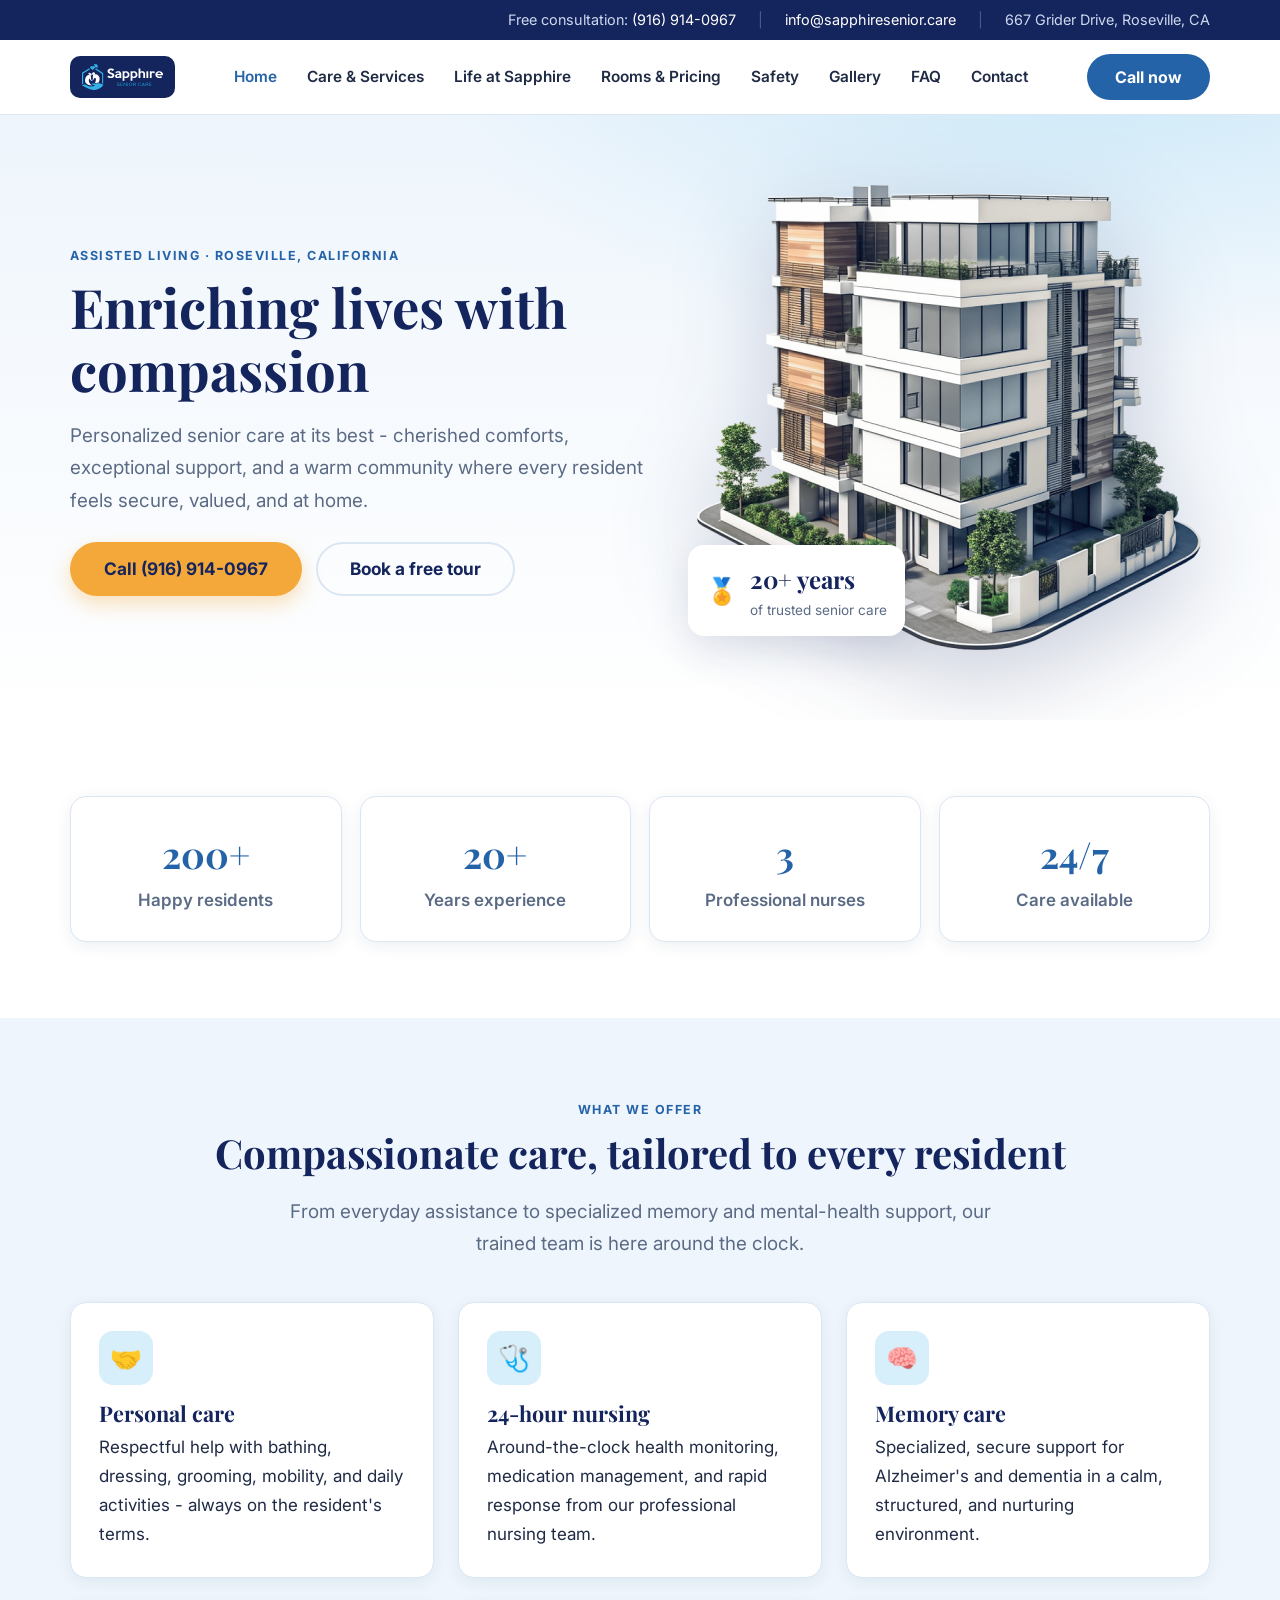
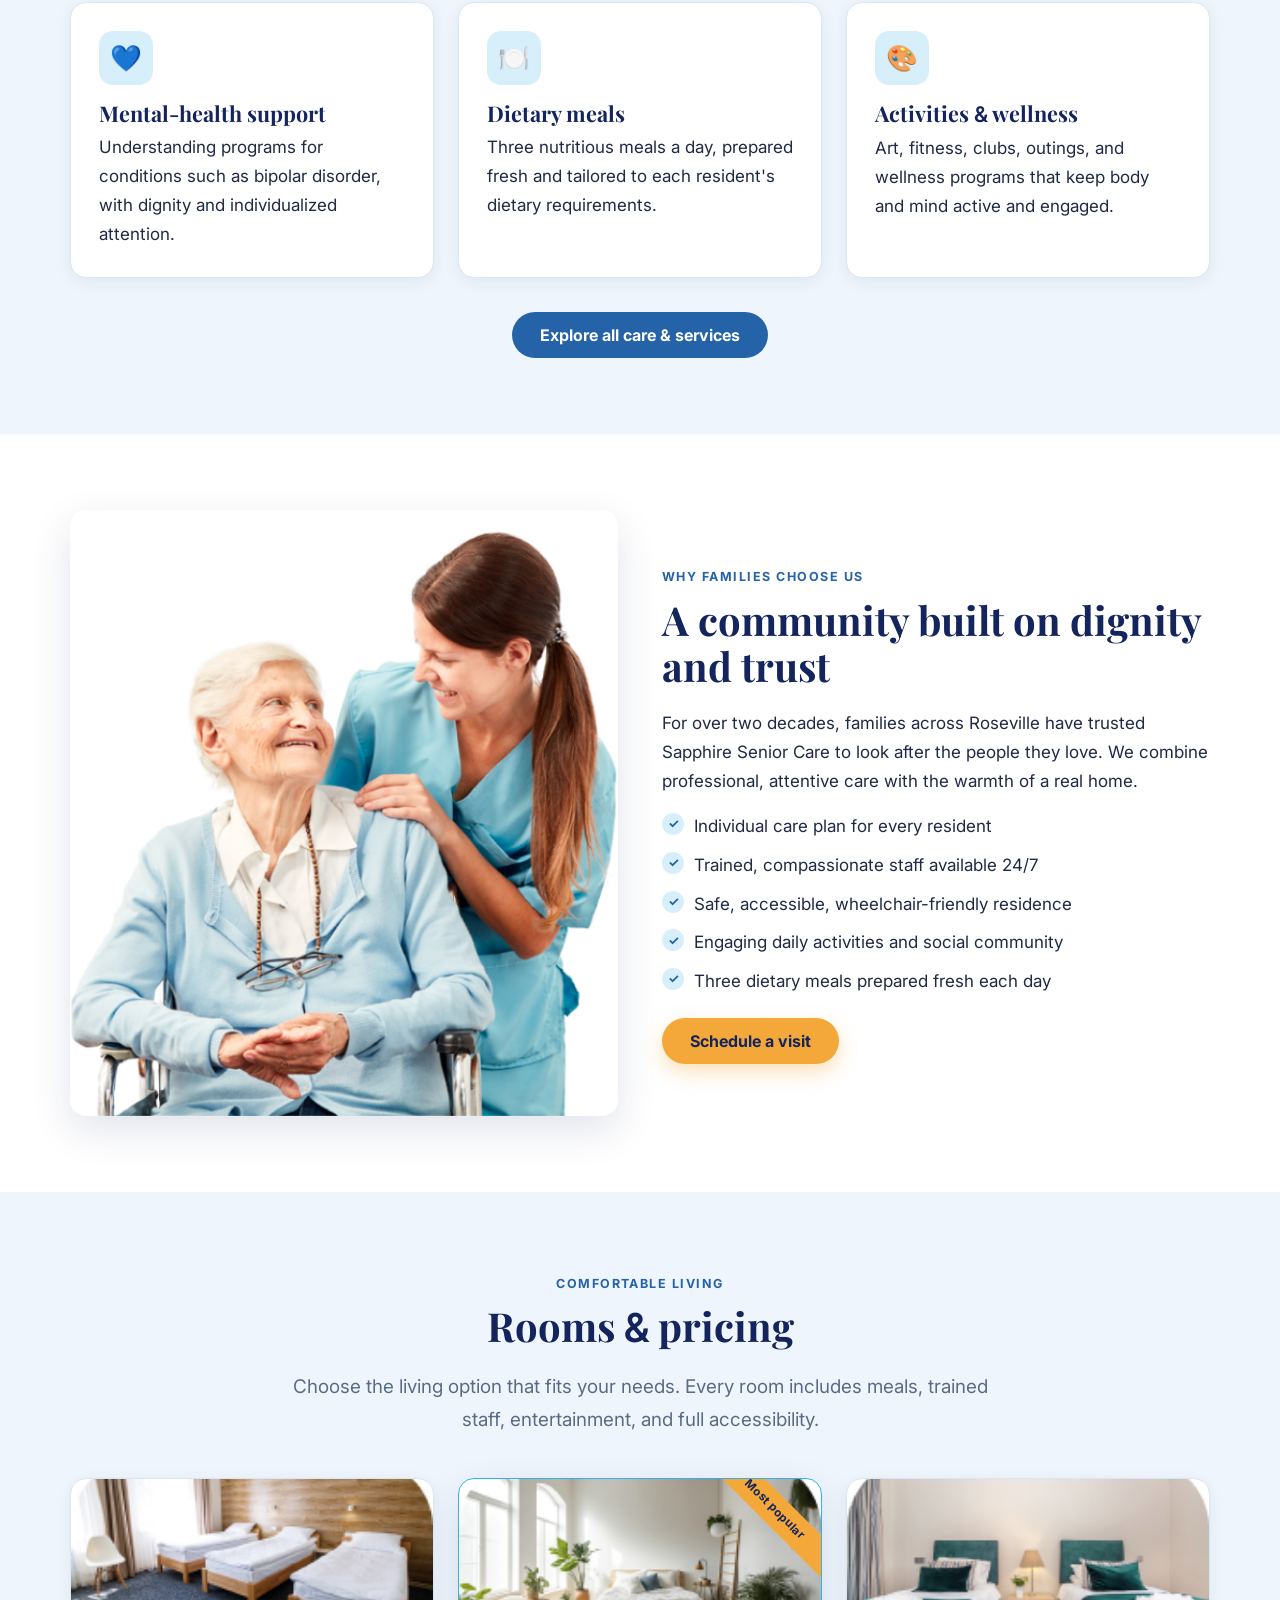
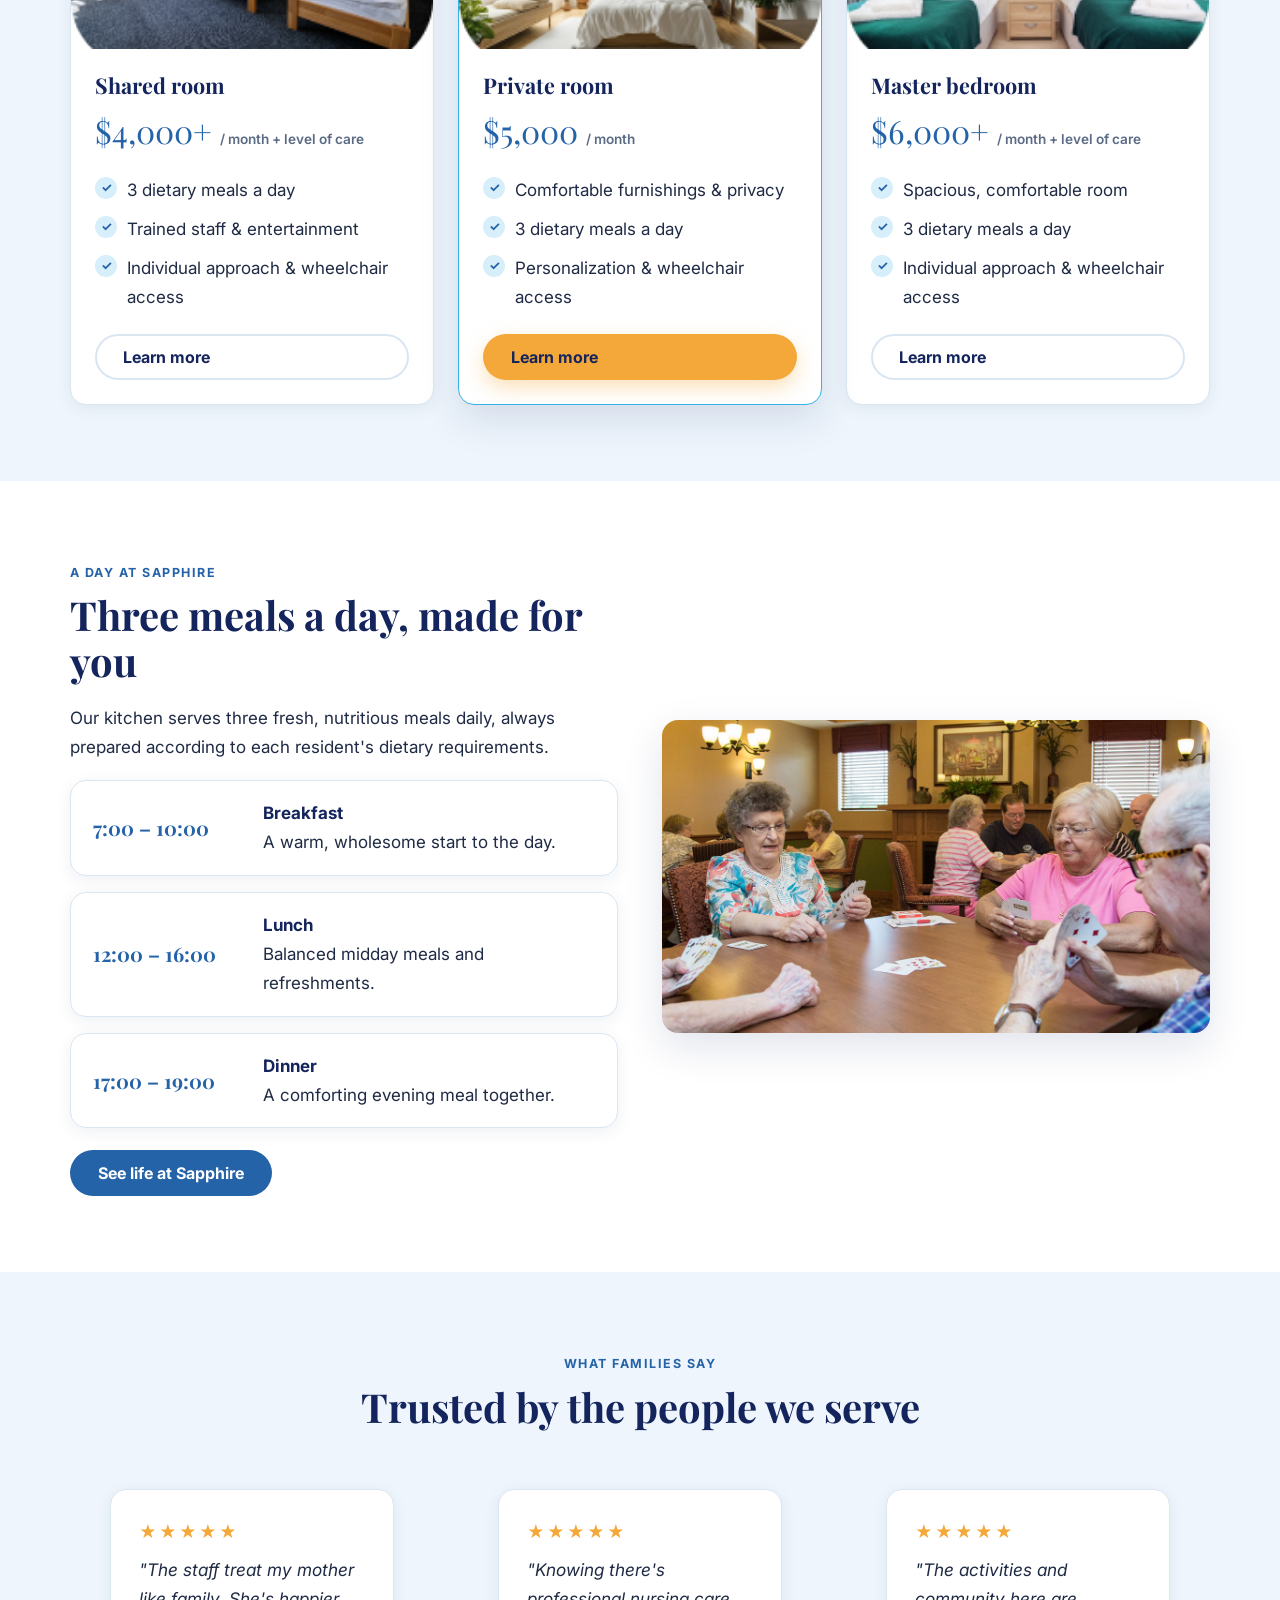
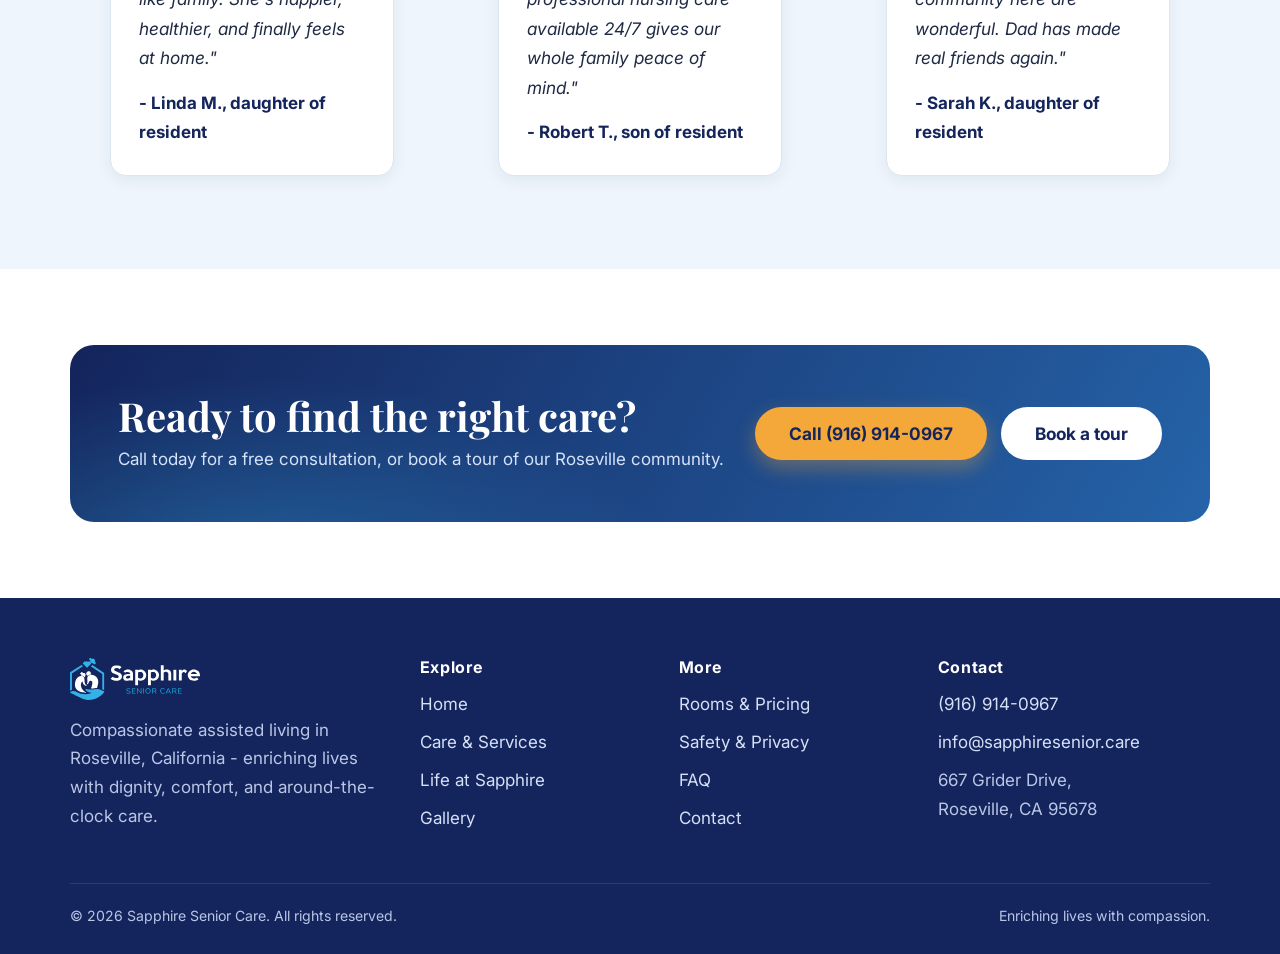
==== index.html @ b0f7800b "initial version" ====
<!DOCTYPE html>
<html lang="en">
<head>
  <meta charset="UTF-8">
  <meta name="viewport" content="width=device-width, initial-scale=1.0">
  <title>Sapphire Senior Care - Assisted Living in Roseville, CA</title>
  <meta name="description" content="Sapphire Senior Care is a compassionate assisted living community in Roseville, California offering personal care, 24-hour nursing, memory care, dietary meals, and engaging daily activities.">
  <link rel="icon" href="assets/logo.svg" type="image/svg+xml">
  <link rel="preconnect" href="https://fonts.googleapis.com">
  <link rel="preconnect" href="https://fonts.gstatic.com" crossorigin>
  <link href="https://fonts.googleapis.com/css2?family=Inter:wght@400;600;700&family=Playfair+Display:wght@600;700&display=swap" rel="stylesheet">
  <link rel="stylesheet" href="css/styles.css">
  <script type="application/ld+json">
  {
    "@context": "https://schema.org",
    "@type": "AssistedLiving",
    "name": "Sapphire Senior Care",
    "description": "Compassionate assisted living community in Roseville, California.",
    "telephone": "+1-916-914-0967",
    "url": "https://sapphiresenior.care/",
    "address": {
      "@type": "PostalAddress",
      "streetAddress": "667 Grider Drive",
      "addressLocality": "Roseville",
      "addressRegion": "CA",
      "postalCode": "95678",
      "addressCountry": "US"
    },
    "priceRange": "$4000-$6000+/month"
  }
  </script>
</head>
<body>
  <a class="skip-link" href="#main">Skip to content</a>

  <!-- ===== Top bar ===== -->
  <div class="topbar">
    <div class="container">
      <span>Free consultation: <a href="tel:+19169140967">(916)&nbsp;914-0967</a></span>
      <span class="sep">|</span>
      <span><a href="mailto:info@sapphiresenior.care">info@sapphiresenior.care</a></span>
      <span class="sep">|</span>
      <span>667 Grider Drive, Roseville, CA</span>
    </div>
  </div>

  <!-- ===== Header ===== -->
  <header class="header">
    <div class="container">
      <a class="brand" href="index.html" aria-label="Sapphire Senior Care - home">
        <span class="brand__logo"><img src="assets/logo.svg" alt="Sapphire Senior Care" width="109" height="35"></span>
      </a>
      <nav class="nav" id="primary-nav" aria-label="Primary">
        <a href="index.html" aria-current="page">Home</a>
        <a href="care.html">Care &amp; Services</a>
        <a href="life.html">Life at Sapphire</a>
        <a href="rooms.html">Rooms &amp; Pricing</a>
        <a href="safety.html">Safety</a>
        <a href="gallery.html">Gallery</a>
        <a href="faq.html">FAQ</a>
        <a href="contact.html">Contact</a>
      </nav>
      <div class="header__cta">
        <a class="btn btn--blue" href="tel:+19169140967">Call now</a>
        <button class="nav-toggle" aria-label="Open menu" aria-controls="primary-nav" aria-expanded="false">☰</button>
      </div>
    </div>
  </header>

  <main id="main">
    <!-- ===== Hero ===== -->
    <section class="hero">
      <div class="container">
        <div class="hero__text">
          <span class="eyebrow">Assisted Living · Roseville, California</span>
          <h1>Enriching lives with compassion</h1>
          <p class="lead">Personalized senior care at its best - cherished comforts, exceptional support, and a warm community where every resident feels secure, valued, and at home.</p>
          <div class="btn-row">
            <a class="btn btn--primary btn--lg" href="tel:+19169140967">Call (916) 914-0967</a>
            <a class="btn btn--ghost btn--lg" href="contact.html">Book a free tour</a>
          </div>
        </div>
        <div class="hero__media">
          <img src="assets/building.png" alt="Modern Sapphire Senior Care residence building" width="504" height="461">
          <div class="hero__badge">
            <span class="ico">🏅</span>
            <span><strong>20+ years</strong>of trusted senior care</span>
          </div>
        </div>
      </div>
    </section>

    <!-- ===== Stats ===== -->
    <section class="section">
      <div class="container">
        <div class="stats reveal">
          <div class="stat"><strong>200+</strong><span>Happy residents</span></div>
          <div class="stat"><strong>20+</strong><span>Years experience</span></div>
          <div class="stat"><strong>3</strong><span>Professional nurses</span></div>
          <div class="stat"><strong>24/7</strong><span>Care available</span></div>
        </div>
      </div>
    </section>

    <!-- ===== Services ===== -->
    <section class="section section--alt">
      <div class="container">
        <div class="center reveal">
          <span class="eyebrow">What we offer</span>
          <h2>Compassionate care, tailored to every resident</h2>
          <p class="lead">From everyday assistance to specialized memory and mental-health support, our trained team is here around the clock.</p>
        </div>
        <div class="grid grid--3 reveal" style="margin-top:42px;">
          <article class="card">
            <div class="card__icon">🤝</div>
            <h3>Personal care</h3>
            <p>Respectful help with bathing, dressing, grooming, mobility, and daily activities - always on the resident's terms.</p>
          </article>
          <article class="card">
            <div class="card__icon">🩺</div>
            <h3>24-hour nursing</h3>
            <p>Around-the-clock health monitoring, medication management, and rapid response from our professional nursing team.</p>
          </article>
          <article class="card">
            <div class="card__icon">🧠</div>
            <h3>Memory care</h3>
            <p>Specialized, secure support for Alzheimer's and dementia in a calm, structured, and nurturing environment.</p>
          </article>
          <article class="card">
            <div class="card__icon">💙</div>
            <h3>Mental-health support</h3>
            <p>Understanding programs for conditions such as bipolar disorder, with dignity and individualized attention.</p>
          </article>
          <article class="card">
            <div class="card__icon">🍽️</div>
            <h3>Dietary meals</h3>
            <p>Three nutritious meals a day, prepared fresh and tailored to each resident's dietary requirements.</p>
          </article>
          <article class="card">
            <div class="card__icon">🎨</div>
            <h3>Activities <span class="amp">&amp;</span> wellness</h3>
            <p>Art, fitness, clubs, outings, and wellness programs that keep body and mind active and engaged.</p>
          </article>
        </div>
        <div class="center" style="margin-top:34px;">
          <a class="btn btn--blue" href="care.html">Explore all care &amp; services</a>
        </div>
      </div>
    </section>

    <!-- ===== Why choose ===== -->
    <section class="section">
      <div class="container">
        <div class="feature reveal">
          <div class="feature__media"><img src="assets/gallery-3.png" alt="A smiling nurse caring for a senior resident"></div>
          <div>
            <span class="eyebrow">Why families choose us</span>
            <h2>A community built on dignity and trust</h2>
            <p>For over two decades, families across Roseville have trusted Sapphire Senior Care to look after the people they love. We combine professional, attentive care with the warmth of a real home.</p>
            <ul class="checklist">
              <li>Individual care plan for every resident</li>
              <li>Trained, compassionate staff available 24/7</li>
              <li>Safe, accessible, wheelchair-friendly residence</li>
              <li>Engaging daily activities and social community</li>
              <li>Three dietary meals prepared fresh each day</li>
            </ul>
            <div class="btn-row" style="margin-top:22px;">
              <a class="btn btn--primary" href="contact.html">Schedule a visit</a>
            </div>
          </div>
        </div>
      </div>
    </section>

    <!-- ===== Rooms snapshot ===== -->
    <section class="section section--alt">
      <div class="container">
        <div class="center reveal">
          <span class="eyebrow">Comfortable living</span>
          <h2>Rooms <span class="amp">&amp;</span> pricing</h2>
          <p class="lead">Choose the living option that fits your needs. Every room includes meals, trained staff, entertainment, and full accessibility.</p>
        </div>
        <div class="pricing reveal" style="margin-top:42px;">
          <div class="price-card">
            <div class="price-card__img"><img src="assets/room-shared.png" alt="Shared bedroom with three beds" loading="lazy"></div>
            <div class="price-card__body">
              <h3>Shared room</h3>
              <div class="price">$4,000+ <small>/ month + level of care</small></div>
              <ul class="checklist">
                <li>3 dietary meals a day</li>
                <li>Trained staff &amp; entertainment</li>
                <li>Individual approach &amp; wheelchair access</li>
              </ul>
              <a class="btn btn--ghost" href="rooms.html">Learn more</a>
            </div>
          </div>
          <div class="price-card is-featured">
            <div class="price-card__img"><img src="assets/room-private.png" alt="Bright private bedroom" loading="lazy"></div>
            <div class="price-card__body">
              <h3>Private room</h3>
              <div class="price">$5,000 <small>/ month</small></div>
              <ul class="checklist">
                <li>Comfortable furnishings &amp; privacy</li>
                <li>3 dietary meals a day</li>
                <li>Personalization &amp; wheelchair access</li>
              </ul>
              <a class="btn btn--primary" href="rooms.html">Learn more</a>
            </div>
          </div>
          <div class="price-card">
            <div class="price-card__img"><img src="assets/room-master.png" alt="Spacious master bedroom" loading="lazy"></div>
            <div class="price-card__body">
              <h3>Master bedroom</h3>
              <div class="price">$6,000+ <small>/ month + level of care</small></div>
              <ul class="checklist">
                <li>Spacious, comfortable room</li>
                <li>3 dietary meals a day</li>
                <li>Individual approach &amp; wheelchair access</li>
              </ul>
              <a class="btn btn--ghost" href="rooms.html">Learn more</a>
            </div>
          </div>
        </div>
      </div>
    </section>

    <!-- ===== Daily schedule ===== -->
    <section class="section">
      <div class="container">
        <div class="feature feature--flip reveal">
          <div class="feature__media"><img src="assets/gallery-1.png" alt="Residents enjoying a card game together"></div>
          <div>
            <span class="eyebrow">A day at Sapphire</span>
            <h2>Three meals a day, made for you</h2>
            <p>Our kitchen serves three fresh, nutritious meals daily, always prepared according to each resident's dietary requirements.</p>
            <div class="schedule" style="margin-top:18px;">
              <div class="sched-row"><span class="time">7:00 – 10:00</span><span class="meal"><strong>Breakfast</strong>A warm, wholesome start to the day.</span></div>
              <div class="sched-row"><span class="time">12:00 – 16:00</span><span class="meal"><strong>Lunch</strong>Balanced midday meals and refreshments.</span></div>
              <div class="sched-row"><span class="time">17:00 – 19:00</span><span class="meal"><strong>Dinner</strong>A comforting evening meal together.</span></div>
            </div>
            <div class="btn-row" style="margin-top:22px;">
              <a class="btn btn--blue" href="life.html">See life at Sapphire</a>
            </div>
          </div>
        </div>
      </div>
    </section>

    <!-- ===== Testimonials ===== -->
    <section class="section section--alt">
      <div class="container">
        <div class="center reveal">
          <span class="eyebrow">What families say</span>
          <h2>Trusted by the people we serve</h2>
        </div>
        <div class="grid grid--3 reveal" style="margin-top:42px;">
          <figure class="quote">
            <div class="stars" aria-label="5 out of 5 stars">★★★★★</div>
            <p>"The staff treat my mother like family. She's happier, healthier, and finally feels at home."</p>
            <figcaption class="who">- Linda M., daughter of resident</figcaption>
          </figure>
          <figure class="quote">
            <div class="stars" aria-label="5 out of 5 stars">★★★★★</div>
            <p>"Knowing there's professional nursing care available 24/7 gives our whole family peace of mind."</p>
            <figcaption class="who">- Robert T., son of resident</figcaption>
          </figure>
          <figure class="quote">
            <div class="stars" aria-label="5 out of 5 stars">★★★★★</div>
            <p>"The activities and community here are wonderful. Dad has made real friends again."</p>
            <figcaption class="who">- Sarah K., daughter of resident</figcaption>
          </figure>
        </div>
      </div>
    </section>

    <!-- ===== CTA ===== -->
    <section class="section">
      <div class="container">
        <div class="cta-strip reveal">
          <div>
            <h2>Ready to find the right care?</h2>
            <p>Call today for a free consultation, or book a tour of our Roseville community.</p>
          </div>
          <div class="btn-row">
            <a class="btn btn--primary btn--lg" href="tel:+19169140967">Call (916) 914-0967</a>
            <a class="btn btn--white btn--lg" href="contact.html">Book a tour</a>
          </div>
        </div>
      </div>
    </section>
  </main>

  <!-- ===== Footer ===== -->
  <footer class="footer">
    <div class="container">
      <div class="footer__grid">
        <div class="footer__brand">
          <img src="assets/logo.svg" alt="Sapphire Senior Care" width="130" height="42" style="margin-bottom:16px;">
          <p>Compassionate assisted living in Roseville, California - enriching lives with dignity, comfort, and around-the-clock care.</p>
        </div>
        <div>
          <h4>Explore</h4>
          <ul>
            <li><a href="index.html">Home</a></li>
            <li><a href="care.html">Care &amp; Services</a></li>
            <li><a href="life.html">Life at Sapphire</a></li>
            <li><a href="gallery.html">Gallery</a></li>
          </ul>
        </div>
        <div>
          <h4>More</h4>
          <ul>
            <li><a href="rooms.html">Rooms &amp; Pricing</a></li>
            <li><a href="safety.html">Safety &amp; Privacy</a></li>
            <li><a href="faq.html">FAQ</a></li>
            <li><a href="contact.html">Contact</a></li>
          </ul>
        </div>
        <div>
          <h4>Contact</h4>
          <ul>
            <li><a href="tel:+19169140967">(916) 914-0967</a></li>
            <li><a href="mailto:info@sapphiresenior.care">info@sapphiresenior.care</a></li>
            <li>667 Grider Drive,<br>Roseville, CA 95678</li>
          </ul>
        </div>
      </div>
      <div class="footer__bottom">
        <span>© <span id="year"></span> Sapphire Senior Care. All rights reserved.</span>
        <span>Enriching lives with compassion.</span>
      </div>
    </div>
  </footer>

  <script src="js/main.js"></script>
</body>
</html>
---- css/styles.css ----
/* ============================================================
   Sapphire Senior Care — stylesheet
   Design tokens + components. Hand-written, framework-free.
   ============================================================ */

/* ---------- Design tokens ---------- */
:root {
  --navy: #14245c;
  --navy-700: #1c2f6e;
  --blue: #2563a8;
  --cyan: #34b2e7;
  --cyan-soft: #d7eefb;
  --bg-light: #eef5fc;
  --bg-softer: #f6fafe;
  --gold: #f4a83a;
  --gold-dark: #e0942a;
  --text: #1f2a44;
  --muted: #5b6b85;
  --white: #ffffff;
  --line: #dbe6f3;

  --maxw: 1180px;
  --radius: 16px;
  --radius-sm: 10px;
  --shadow-sm: 0 4px 16px rgba(20, 36, 92, 0.07);
  --shadow-md: 0 14px 40px rgba(20, 36, 92, 0.12);

  --font-head: "Playfair Display", Georgia, "Times New Roman", serif;
  --font-body: "Inter", system-ui, -apple-system, "Segoe UI", Roboto, sans-serif;
}

/* ---------- Reset / base ---------- */
*, *::before, *::after { box-sizing: border-box; }

html { scroll-behavior: smooth; -webkit-text-size-adjust: 100%; }

body {
  margin: 0;
  font-family: var(--font-body);
  font-size: 1.0625rem;        /* 17px base — readable for seniors */
  line-height: 1.7;
  color: var(--text);
  background: var(--white);
}

img { max-width: 100%; height: auto; display: block; }

h1, h2, h3, h4 {
  font-family: var(--font-head);
  color: var(--navy);
  line-height: 1.15;
  margin: 0 0 .5em;
  font-weight: 700;
}
h1 { font-size: clamp(2.1rem, 5vw, 3.4rem); }
h2 { font-size: clamp(1.7rem, 3.6vw, 2.5rem); }
h3 { font-size: 1.35rem; }

p { margin: 0 0 1rem; }

/* Use the clean sans ampersand inside serif headings (Playfair's & is ornate) */
h1 .amp, h2 .amp, h3 .amp, h4 .amp {
  font-family: var(--font-body);
  font-weight: 600;
  font-style: normal;
}

a { color: var(--blue); text-decoration: none; }
a:hover { text-decoration: underline; }

.container { width: 100%; max-width: var(--maxw); margin: 0 auto; padding: 0 20px; }

.section { padding: 76px 0; }
.section--alt { background: var(--bg-light); }
.section--navy { background: var(--navy); color: #dfe7f6; }
.section--navy h2, .section--navy h3 { color: var(--white); }

.center { text-align: center; }
.lead { font-size: 1.18rem; color: var(--muted); max-width: 720px; }
.center .lead { margin-left: auto; margin-right: auto; }

.eyebrow {
  display: inline-block;
  font-family: var(--font-body);
  font-weight: 700;
  letter-spacing: .12em;
  text-transform: uppercase;
  font-size: .78rem;
  color: var(--blue);
  margin-bottom: .6rem;
}
.section--navy .eyebrow { color: var(--cyan); }

/* ---------- Accessibility helpers ---------- */
.skip-link {
  position: absolute; left: -999px; top: 0; z-index: 1000;
  background: var(--gold); color: var(--navy); padding: 10px 16px;
  border-radius: 0 0 8px 0; font-weight: 700;
}
.skip-link:focus { left: 0; }

:focus-visible { outline: 3px solid var(--gold); outline-offset: 2px; }

/* ---------- Buttons ---------- */
.btn {
  display: inline-flex; align-items: center; gap: .5em;
  font-weight: 700; font-size: 1rem;
  padding: 13px 26px; border-radius: 999px;
  border: 2px solid transparent; cursor: pointer;
  transition: transform .15s ease, background .15s ease, box-shadow .15s ease;
  text-decoration: none; line-height: 1;
}
.btn:hover { text-decoration: none; transform: translateY(-2px); }
.btn--primary { background: var(--gold); color: var(--navy); box-shadow: 0 8px 20px rgba(244,168,58,.35); }
.btn--primary:hover { background: var(--gold-dark); }
.btn--blue { background: var(--blue); color: #fff; }
.btn--blue:hover { background: var(--navy); }
.btn--ghost { background: transparent; color: var(--navy); border-color: var(--line); }
.btn--ghost:hover { border-color: var(--blue); color: var(--blue); }
.btn--white { background: #fff; color: var(--navy); }
.btn--lg { padding: 16px 32px; font-size: 1.08rem; }

.btn-row { display: flex; flex-wrap: wrap; gap: 14px; }
.center .btn-row { justify-content: center; }

/* ============================================================
   Header
   ============================================================ */
.topbar {
  background: var(--navy);
  color: #cdd9f0;
  font-size: .9rem;
}
.topbar .container {
  display: flex; flex-wrap: wrap; gap: 6px 22px;
  align-items: center; justify-content: flex-end;
  padding-top: 8px; padding-bottom: 8px;
}
.topbar a { color: #fff; }
.topbar .sep { color: #4a5d92; }

.header {
  position: sticky; top: 0; z-index: 100;
  background: rgba(255,255,255,.96);
  backdrop-filter: blur(8px);
  border-bottom: 1px solid var(--line);
}
.header .container {
  display: flex; align-items: center; justify-content: space-between;
  gap: 16px; padding-top: 14px; padding-bottom: 14px;
}
.brand { display: flex; align-items: center; gap: 12px; }
.brand__logo { background: var(--navy); padding: 8px 12px; border-radius: 10px; }
.brand__logo svg, .brand__logo img { height: 26px; width: auto; display: block; }
.brand__name { font-family: var(--font-head); font-weight: 700; color: var(--navy); font-size: 1.25rem; line-height: 1; }
.brand__name span { display: block; font-family: var(--font-body); font-size: .62rem; letter-spacing: .22em; color: var(--blue); font-weight: 700; margin-top: 3px; }

.nav { display: flex; align-items: center; gap: 4px; }
.nav a {
  color: var(--text); font-weight: 600; font-size: .96rem;
  padding: 9px 13px; border-radius: 8px;
}
.nav a:hover { background: var(--bg-light); text-decoration: none; color: var(--navy); }
.nav a[aria-current="page"] { color: var(--blue); }

.header__cta { display: flex; align-items: center; gap: 12px; }

.nav-toggle {
  display: none; background: var(--navy); color: #fff; border: none;
  width: 46px; height: 42px; border-radius: 10px; cursor: pointer;
  font-size: 1.3rem; align-items: center; justify-content: center;
}

@media (max-width: 940px) {
  .nav-toggle { display: inline-flex; }
  .nav {
    position: absolute; top: 100%; left: 0; right: 0;
    flex-direction: column; align-items: stretch; gap: 2px;
    background: #fff; border-bottom: 1px solid var(--line);
    padding: 12px 20px 18px; box-shadow: var(--shadow-md);
    display: none;
  }
  .nav.is-open { display: flex; }
  .nav a { padding: 12px 10px; border-radius: 8px; }
  .header__cta .btn--blue { display: none; }
}

/* ============================================================
   Hero
   ============================================================ */
.hero {
  background:
    radial-gradient(1100px 500px at 85% -10%, rgba(52,178,231,.18), transparent 60%),
    linear-gradient(180deg, var(--bg-light), #fff);
  overflow: hidden;
}
.hero .container {
  display: grid; grid-template-columns: 1.05fr .95fr; gap: 40px;
  align-items: center; padding-top: 70px; padding-bottom: 70px;
}
.hero__text h1 { margin-bottom: .35em; }
.hero__text .lead { margin-bottom: 1.6rem; }
.hero__media { position: relative; }
.hero__media img { filter: drop-shadow(0 30px 50px rgba(20,36,92,.22)); margin: 0 auto; }
.hero__badge {
  position: absolute; bottom: 14px; left: 0;
  background: #fff; border-radius: var(--radius); box-shadow: var(--shadow-md);
  padding: 14px 18px; display: flex; align-items: center; gap: 12px;
}
.hero__badge strong { font-family: var(--font-head); font-size: 1.5rem; color: var(--navy); display: block; }
.hero__badge span { font-size: .85rem; color: var(--muted); }
.hero__badge .ico { font-size: 1.6rem; }

@media (max-width: 860px) {
  .hero .container { grid-template-columns: 1fr; text-align: center; }
  .hero__text .btn-row { justify-content: center; }
  .hero__media { order: -1; max-width: 460px; margin: 0 auto; }
}

/* ---------- Page banner (interior pages) ---------- */
.banner {
  background:
    radial-gradient(900px 400px at 80% -30%, rgba(52,178,231,.25), transparent 60%),
    var(--navy);
  color: #dbe6f8; padding: 60px 0;
}
.banner h1 { color: #fff; margin-bottom: .25em; }
.banner .crumbs { font-size: .9rem; color: #9fb2da; }
.banner .crumbs a { color: var(--cyan); }
.banner p { color: #cdd9f0; max-width: 720px; margin: .6rem 0 0; }

/* ============================================================
   Stats
   ============================================================ */
.stats {
  display: grid; grid-template-columns: repeat(4, 1fr); gap: 18px;
}
.stat {
  background: #fff; border: 1px solid var(--line); border-radius: var(--radius);
  padding: 26px 18px; text-align: center; box-shadow: var(--shadow-sm);
}
.stat strong { font-family: var(--font-head); display: block; font-size: 2.3rem; color: var(--blue); }
.stat span { color: var(--muted); font-weight: 600; }
@media (max-width: 720px){ .stats { grid-template-columns: repeat(2,1fr); } }

/* ============================================================
   Cards / grids
   ============================================================ */
.grid { display: grid; gap: 24px; }
.grid--3 { grid-template-columns: repeat(3, 1fr); }
.grid--2 { grid-template-columns: repeat(2, 1fr); }
@media (max-width: 880px){ .grid--3 { grid-template-columns: 1fr 1fr; } }
@media (max-width: 620px){ .grid--3, .grid--2 { grid-template-columns: 1fr; } }

.card {
  background: #fff; border: 1px solid var(--line); border-radius: var(--radius);
  padding: 28px; box-shadow: var(--shadow-sm);
  transition: transform .18s ease, box-shadow .18s ease;
}
.card:hover { transform: translateY(-4px); box-shadow: var(--shadow-md); }
.card h3 { margin-bottom: .35em; }
.card p:last-child { margin-bottom: 0; }
.card__icon {
  width: 54px; height: 54px; border-radius: 14px;
  display: grid; place-items: center; font-size: 1.6rem;
  background: var(--cyan-soft); color: var(--blue); margin-bottom: 16px;
}

/* feature media+text rows */
.feature { display: grid; grid-template-columns: 1fr 1fr; gap: 44px; align-items: center; }
.feature + .feature { margin-top: 64px; }
.feature img { border-radius: var(--radius); box-shadow: var(--shadow-md); width: 100%; }
.feature--flip .feature__media { order: 2; }
@media (max-width: 820px){
  .feature, .feature--flip { grid-template-columns: 1fr; gap: 24px; }
  .feature--flip .feature__media { order: 0; }
}

/* check list */
.checklist { list-style: none; padding: 0; margin: 0; display: grid; gap: 10px; }
.checklist li { position: relative; padding-left: 32px; }
.checklist li::before {
  content: "✓"; position: absolute; left: 0; top: 1px;
  width: 22px; height: 22px; border-radius: 50%;
  background: var(--cyan-soft); color: var(--blue);
  display: grid; place-items: center; font-weight: 700; font-size: .8rem;
}

/* ============================================================
   Pricing
   ============================================================ */
.pricing { display: grid; grid-template-columns: repeat(3,1fr); gap: 24px; align-items: stretch; }
@media (max-width: 880px){ .pricing { grid-template-columns: 1fr; max-width: 460px; margin: 0 auto; } }
.price-card {
  background: #fff; border: 1px solid var(--line); border-radius: var(--radius);
  overflow: hidden; box-shadow: var(--shadow-sm); display: flex; flex-direction: column;
}
.price-card.is-featured { border-color: var(--cyan); box-shadow: var(--shadow-md); position: relative; }
.price-card.is-featured::after {
  content: "Most popular"; position: absolute; top: 16px; right: -34px;
  background: var(--gold); color: var(--navy); font-weight: 700; font-size: .72rem;
  padding: 5px 40px; transform: rotate(45deg); letter-spacing: .04em;
}
.price-card__img { height: 170px; overflow: hidden; }
.price-card__img img { width: 100%; height: 100%; object-fit: cover; }
.price-card__body { padding: 24px; display: flex; flex-direction: column; flex: 1; }
.price-card h3 { margin-bottom: .1em; }
.price-card .price { font-family: var(--font-head); font-size: 2rem; color: var(--blue); margin: 4px 0 2px; }
.price-card .price small { font-size: .85rem; color: var(--muted); font-family: var(--font-body); font-weight: 600; }
.price-card .checklist { margin: 16px 0 22px; }
.price-card .btn { margin-top: auto; }

/* payment badges (dummy) */
.pay {
  margin-top: 14px; display: flex; flex-wrap: wrap; align-items: center; gap: 12px;
}
.pay__note { width: 100%; font-size: .82rem; color: var(--muted); }
.pay__badge {
  display: inline-flex; align-items: center; gap: 8px;
  background: #fff; border: 1px solid var(--line); border-radius: 10px;
  padding: 9px 14px; font-weight: 700; font-size: .9rem; color: var(--navy);
}
.pay__badge .dot { width: 9px; height: 9px; border-radius: 50%; }

/* ============================================================
   Schedule timeline
   ============================================================ */
.schedule { display: grid; gap: 16px; }
.sched-row {
  display: grid; grid-template-columns: 150px 1fr; gap: 20px; align-items: center;
  background: #fff; border: 1px solid var(--line); border-radius: var(--radius);
  padding: 18px 22px; box-shadow: var(--shadow-sm);
}
.sched-row .time { font-family: var(--font-head); font-size: 1.25rem; color: var(--blue); font-weight: 700; }
.sched-row .meal strong { display: block; color: var(--navy); }
@media (max-width: 560px){ .sched-row { grid-template-columns: 1fr; gap: 4px; } }

/* tag list */
.tags { display: flex; flex-wrap: wrap; gap: 12px; padding: 0; margin: 0; list-style: none; }
.tags li {
  background: #fff; border: 1px solid var(--line); border-radius: 999px;
  padding: 10px 20px; font-weight: 600; color: var(--navy); box-shadow: var(--shadow-sm);
}
.tags li::before { content: "•"; color: var(--cyan); font-weight: 700; margin-right: 8px; }

/* ============================================================
   Testimonials
   ============================================================ */
.quote {
  background: #fff; border: 1px solid var(--line); border-radius: var(--radius);
  padding: 28px; box-shadow: var(--shadow-sm);
}
.quote p { font-size: 1.08rem; font-style: italic; color: var(--text); }
.quote .who { font-weight: 700; color: var(--navy); font-style: normal; }
.quote .stars { color: var(--gold); letter-spacing: 2px; margin-bottom: 8px; }

/* ============================================================
   Gallery + lightbox
   ============================================================ */
.gallery-grid { display: grid; grid-template-columns: repeat(3, 1fr); gap: 16px; }
@media (max-width: 760px){ .gallery-grid { grid-template-columns: 1fr 1fr; } }
.gallery-grid button {
  border: none; padding: 0; cursor: pointer; background: none;
  border-radius: var(--radius); overflow: hidden; box-shadow: var(--shadow-sm);
  aspect-ratio: 4 / 3;
}
.gallery-grid img { width: 100%; height: 100%; object-fit: cover; transition: transform .3s ease; }
.gallery-grid button:hover img { transform: scale(1.06); }

.lightbox {
  position: fixed; inset: 0; z-index: 1000;
  background: rgba(10,18,45,.9); display: none;
  align-items: center; justify-content: center; padding: 24px;
}
.lightbox.is-open { display: flex; }
.lightbox img { max-width: 92vw; max-height: 85vh; border-radius: 12px; box-shadow: var(--shadow-md); }
.lightbox__close, .lightbox__nav {
  position: absolute; background: rgba(255,255,255,.15); color: #fff;
  border: none; cursor: pointer; border-radius: 50%;
  width: 52px; height: 52px; font-size: 1.6rem; display: grid; place-items: center;
}
.lightbox__close:hover, .lightbox__nav:hover { background: rgba(255,255,255,.3); }
.lightbox__close { top: 18px; right: 18px; }
.lightbox__nav.prev { left: 18px; top: 50%; transform: translateY(-50%); }
.lightbox__nav.next { right: 18px; top: 50%; transform: translateY(-50%); }

/* ============================================================
   FAQ accordion
   ============================================================ */
.faq { max-width: 820px; margin: 0 auto; display: grid; gap: 12px; }
.faq__item { background: #fff; border: 1px solid var(--line); border-radius: var(--radius-sm); overflow: hidden; }
.faq__q {
  width: 100%; text-align: left; background: none; border: none; cursor: pointer;
  font-family: var(--font-body); font-weight: 700; font-size: 1.05rem; color: var(--navy);
  padding: 20px 56px 20px 22px; position: relative; line-height: 1.4;
}
.faq__q::after {
  content: "+"; position: absolute; right: 20px; top: 50%; transform: translateY(-50%);
  font-size: 1.6rem; color: var(--blue); transition: transform .2s ease;
}
.faq__q[aria-expanded="true"]::after { content: "−"; }
.faq__q:hover { background: var(--bg-softer); }
.faq__a { padding: 0 22px; max-height: 0; overflow: hidden; transition: max-height .25s ease, padding .25s ease; }
.faq__a.is-open { padding: 0 22px 20px; max-height: 600px; }
.faq__a p { margin: 0; color: var(--muted); }

/* ============================================================
   Forms
   ============================================================ */
.form { display: grid; gap: 16px; }
.form .row2 { display: grid; grid-template-columns: 1fr 1fr; gap: 16px; }
@media (max-width: 560px){ .form .row2 { grid-template-columns: 1fr; } }
.field label { display: block; font-weight: 600; margin-bottom: 6px; color: var(--navy); }
.field input, .field select, .field textarea {
  width: 100%; padding: 13px 15px; border: 1px solid var(--line); border-radius: 10px;
  font: inherit; color: var(--text); background: #fff;
}
.field input:focus, .field select:focus, .field textarea:focus { border-color: var(--blue); outline: none; box-shadow: 0 0 0 3px rgba(37,99,168,.15); }
.field textarea { resize: vertical; min-height: 120px; }
.form .help { font-size: .85rem; color: var(--muted); }

/* contact split */
.contact-grid { display: grid; grid-template-columns: 1.1fr .9fr; gap: 40px; align-items: start; }
@media (max-width: 820px){ .contact-grid { grid-template-columns: 1fr; } }
.info-list { list-style: none; padding: 0; margin: 0 0 22px; display: grid; gap: 16px; }
.info-list li { display: flex; gap: 14px; align-items: flex-start; }
.info-list .ico {
  flex: none; width: 44px; height: 44px; border-radius: 12px; background: var(--cyan-soft);
  color: var(--blue); display: grid; place-items: center; font-size: 1.2rem;
}
.info-list strong { display: block; color: var(--navy); }
.map-embed { border: 0; width: 100%; height: 280px; border-radius: var(--radius); box-shadow: var(--shadow-sm); }

/* ============================================================
   CTA strip
   ============================================================ */
.cta-strip {
  background:
    radial-gradient(700px 300px at 15% 120%, rgba(52,178,231,.3), transparent 60%),
    linear-gradient(120deg, var(--navy), var(--blue));
  color: #fff; border-radius: 24px; padding: 48px;
  display: flex; flex-wrap: wrap; gap: 24px; align-items: center; justify-content: space-between;
}
.cta-strip h2 { color: #fff; margin: 0; }
.cta-strip p { color: #d7e3fb; margin: 6px 0 0; }

/* ============================================================
   Footer
   ============================================================ */
.footer { background: var(--navy); color: #b9c6e6; padding: 60px 0 26px; }
.footer a { color: #d6e0f6; }
.footer__grid { display: grid; grid-template-columns: 1.4fr 1fr 1fr 1.2fr; gap: 32px; }
@media (max-width: 820px){ .footer__grid { grid-template-columns: 1fr 1fr; } }
@media (max-width: 480px){ .footer__grid { grid-template-columns: 1fr; } }
.footer h4 { color: #fff; font-family: var(--font-body); font-size: 1rem; letter-spacing: .04em; margin-bottom: 14px; }
.footer ul { list-style: none; padding: 0; margin: 0; display: grid; gap: 9px; }
.footer__brand .brand__name { color: #fff; }
.footer__bottom {
  border-top: 1px solid #2c3d72; margin-top: 36px; padding-top: 20px;
  display: flex; flex-wrap: wrap; gap: 10px; justify-content: space-between; font-size: .88rem;
}

/* ---------- Reveal on scroll ---------- */
.reveal { opacity: 0; transform: translateY(24px); transition: opacity .6s ease, transform .6s ease; }
.reveal.is-visible { opacity: 1; transform: none; }
@media (prefers-reduced-motion: reduce) {
  .reveal { opacity: 1; transform: none; transition: none; }
  html { scroll-behavior: auto; }
}

.mt-0 { margin-top: 0; } .mb-0 { margin-bottom: 0; }
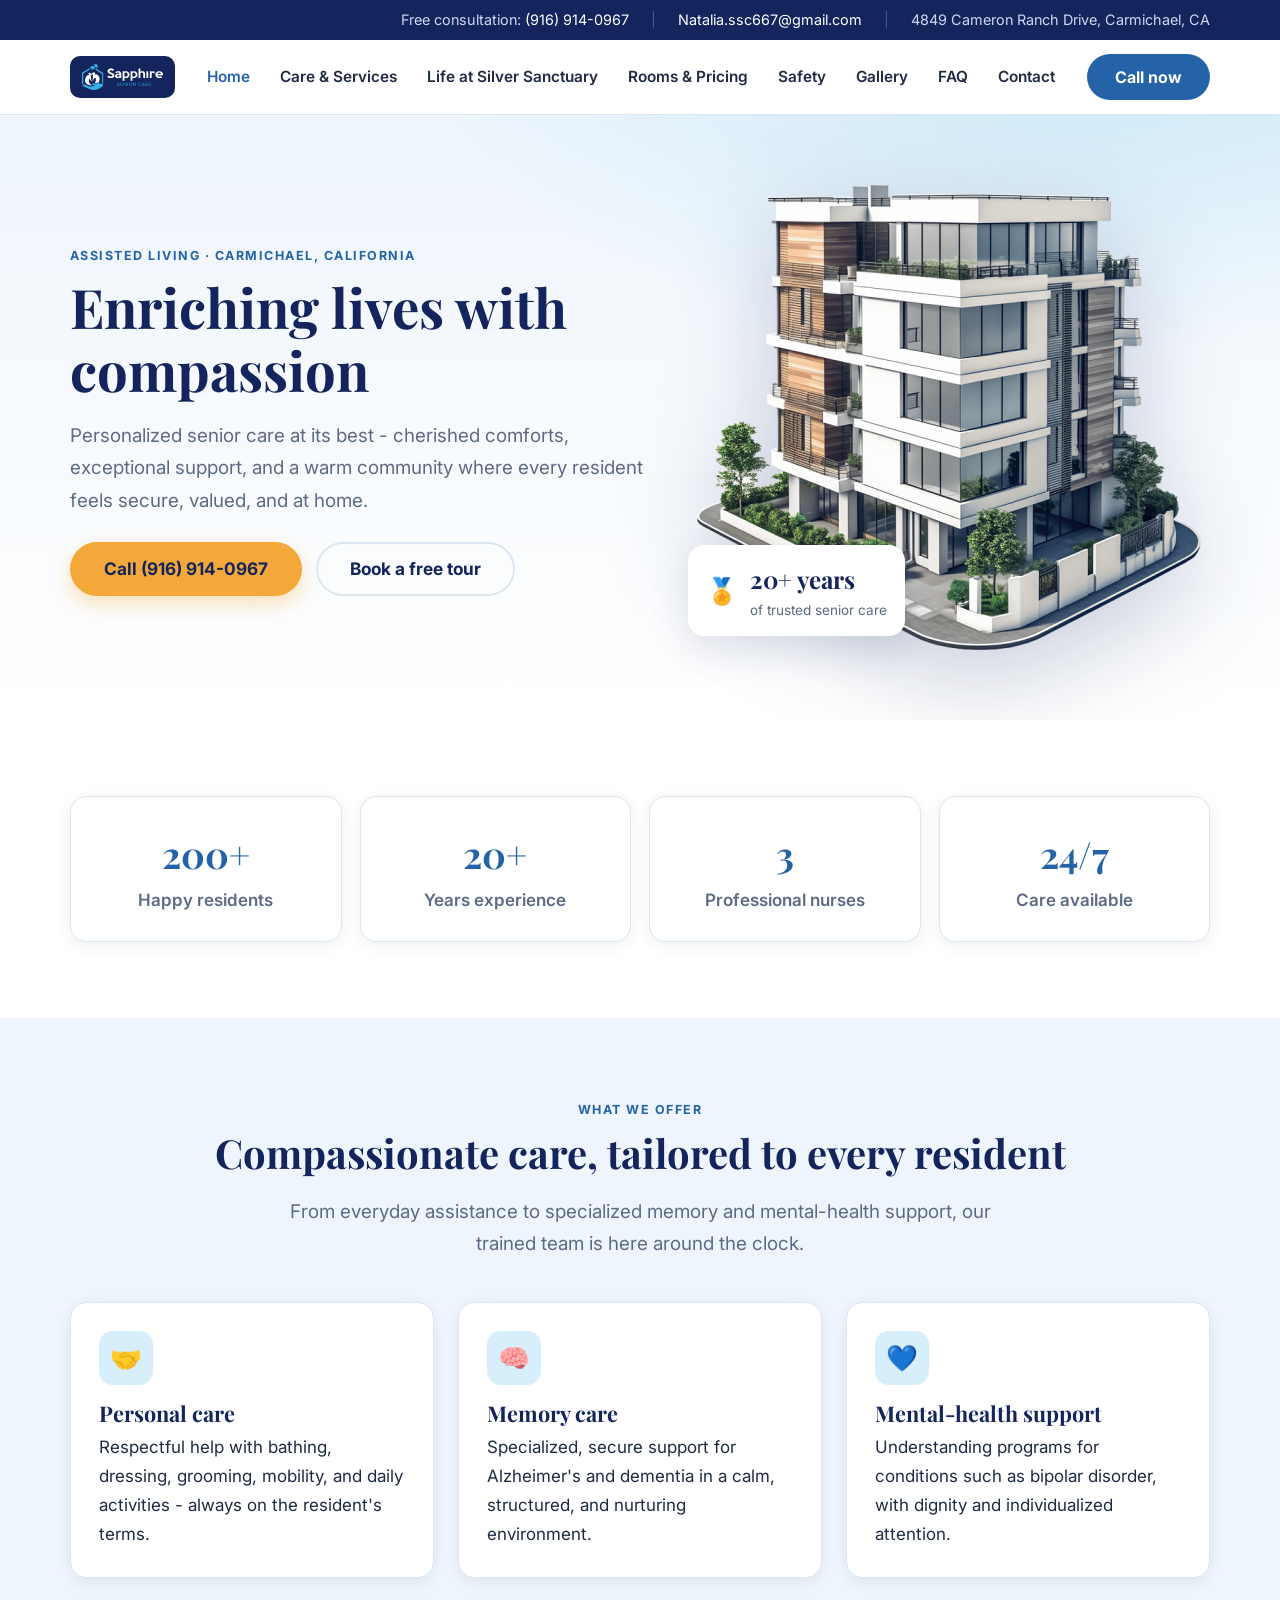
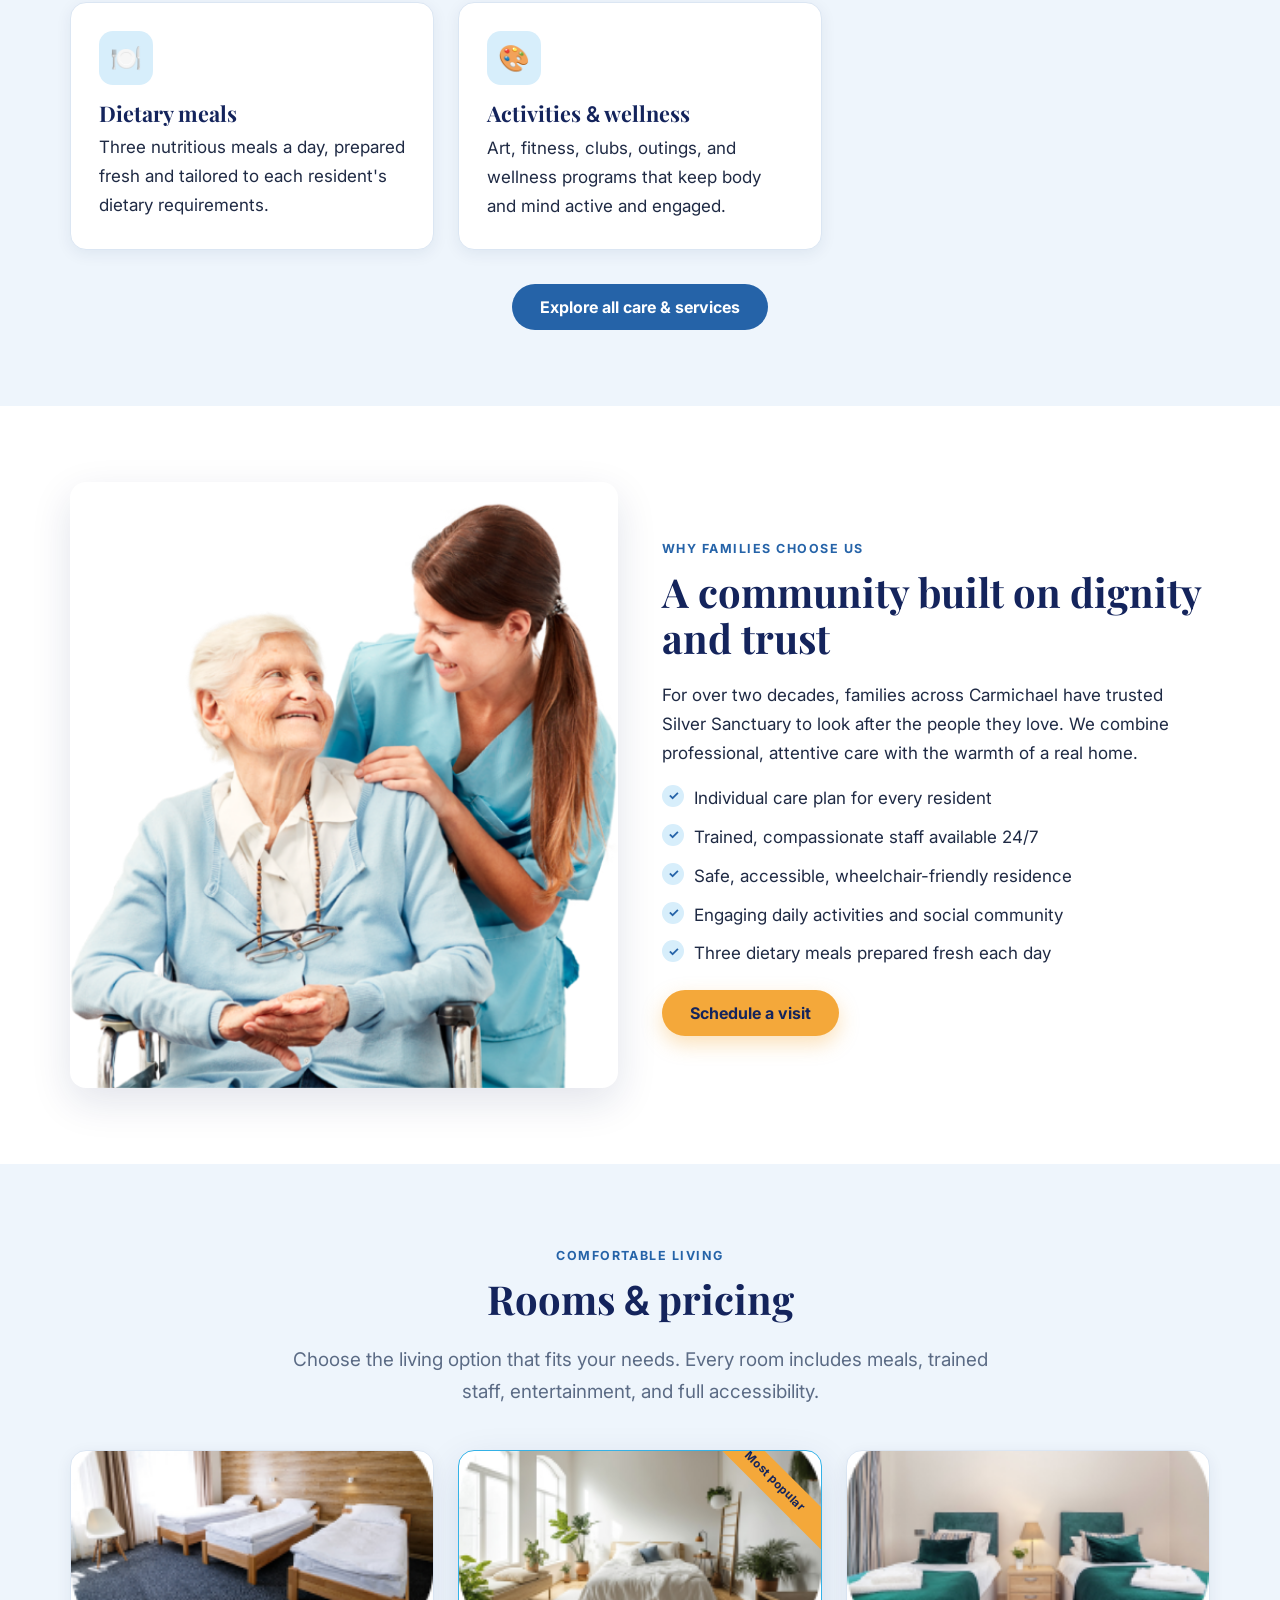
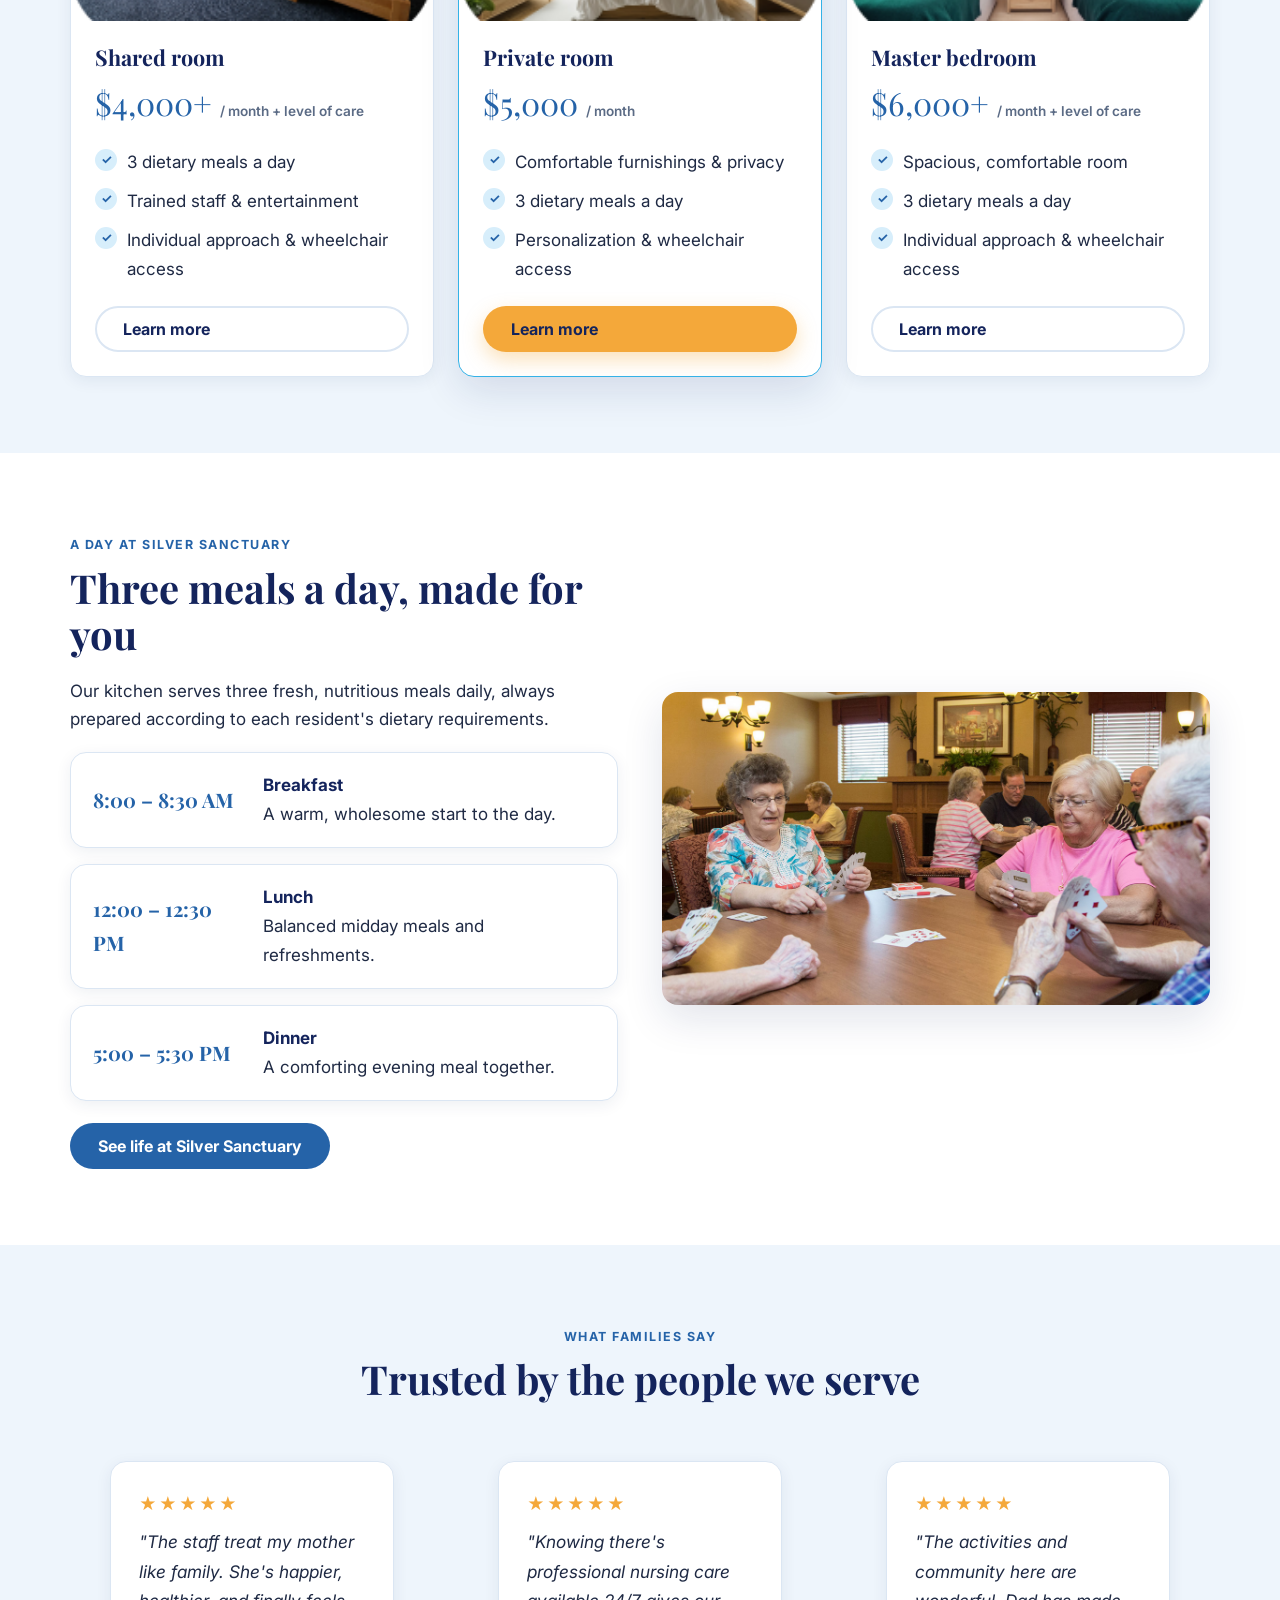
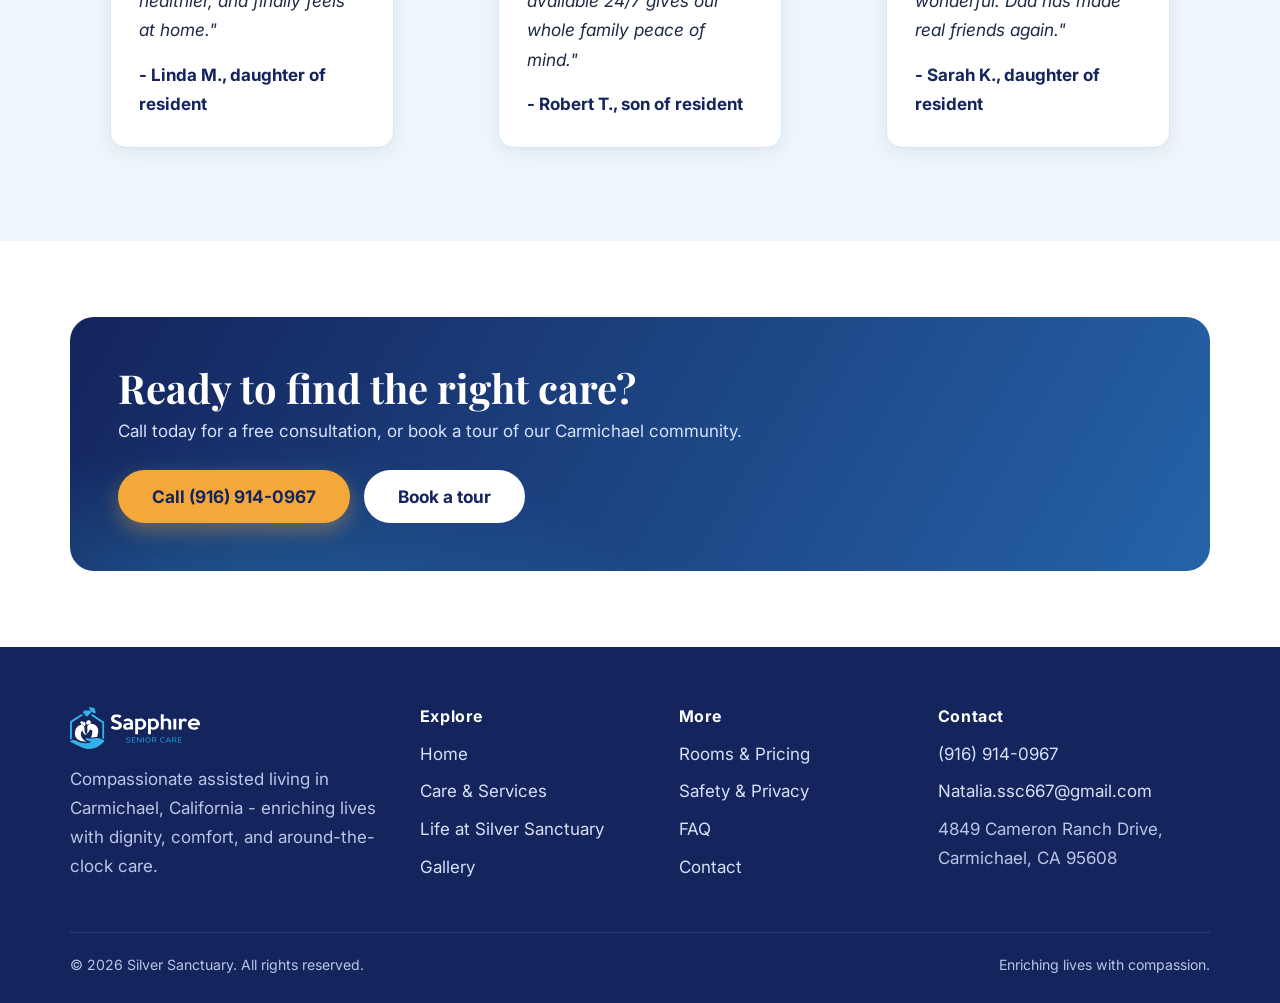
==== commit 88a9d9f9: "updated email id, address and remove 24X7 nursing support and updated in meal timings" ====
--- a/index.html
+++ b/index.html
@@ -3,8 +3,8 @@
 <head>
   <meta charset="UTF-8">
   <meta name="viewport" content="width=device-width, initial-scale=1.0">
-  <title>Sapphire Senior Care - Assisted Living in Roseville, CA</title>
-  <meta name="description" content="Sapphire Senior Care is a compassionate assisted living community in Roseville, California offering personal care, 24-hour nursing, memory care, dietary meals, and engaging daily activities.">
+  <title>Silver Sanctuary - Assisted Living in Carmichael, CA</title>
+  <meta name="description" content="Silver Sanctuary is a compassionate assisted living community in Carmichael, California offering personal care, 24-hour nursing, memory care, dietary meals, and engaging daily activities.">
   <link rel="icon" href="assets/logo.svg" type="image/svg+xml">
   <link rel="preconnect" href="https://fonts.googleapis.com">
   <link rel="preconnect" href="https://fonts.gstatic.com" crossorigin>
@@ -14,16 +14,16 @@
   {
     "@context": "https://schema.org",
     "@type": "AssistedLiving",
-    "name": "Sapphire Senior Care",
-    "description": "Compassionate assisted living community in Roseville, California.",
+    "name": "Silver Sanctuary",
+    "description": "Compassionate assisted living community in Carmichael, California.",
     "telephone": "+1-916-914-0967",
     "url": "https://sapphiresenior.care/",
     "address": {
       "@type": "PostalAddress",
-      "streetAddress": "667 Grider Drive",
-      "addressLocality": "Roseville",
+      "streetAddress": "4849 Cameron Ranch Drive",
+      "addressLocality": "Carmichael",
       "addressRegion": "CA",
-      "postalCode": "95678",
+      "postalCode": "95608",
       "addressCountry": "US"
     },
     "priceRange": "$4000-$6000+/month"
@@ -38,22 +38,22 @@
     <div class="container">
       <span>Free consultation: <a href="tel:+19169140967">(916)&nbsp;914-0967</a></span>
       <span class="sep">|</span>
-      <span><a href="mailto:info@sapphiresenior.care">info@sapphiresenior.care</a></span>
+      <span><a href="mailto:Natalia.ssc667@gmail.com">Natalia.ssc667@gmail.com</a></span>
       <span class="sep">|</span>
-      <span>667 Grider Drive, Roseville, CA</span>
+      <span>4849 Cameron Ranch Drive, Carmichael, CA</span>
     </div>
   </div>
 
   <!-- ===== Header ===== -->
   <header class="header">
     <div class="container">
-      <a class="brand" href="index.html" aria-label="Sapphire Senior Care - home">
-        <span class="brand__logo"><img src="assets/logo.svg" alt="Sapphire Senior Care" width="109" height="35"></span>
+      <a class="brand" href="index.html" aria-label="Silver Sanctuary - home">
+        <span class="brand__logo"><img src="assets/logo.svg" alt="Silver Sanctuary" width="109" height="35"></span>
       </a>
       <nav class="nav" id="primary-nav" aria-label="Primary">
         <a href="index.html" aria-current="page">Home</a>
         <a href="care.html">Care &amp; Services</a>
-        <a href="life.html">Life at Sapphire</a>
+        <a href="life.html">Life at Silver Sanctuary</a>
         <a href="rooms.html">Rooms &amp; Pricing</a>
         <a href="safety.html">Safety</a>
         <a href="gallery.html">Gallery</a>
@@ -72,7 +72,7 @@
     <section class="hero">
       <div class="container">
         <div class="hero__text">
-          <span class="eyebrow">Assisted Living · Roseville, California</span>
+          <span class="eyebrow">Assisted Living · Carmichael, California</span>
           <h1>Enriching lives with compassion</h1>
           <p class="lead">Personalized senior care at its best - cherished comforts, exceptional support, and a warm community where every resident feels secure, valued, and at home.</p>
           <div class="btn-row">
@@ -81,7 +81,7 @@
           </div>
         </div>
         <div class="hero__media">
-          <img src="assets/building.png" alt="Modern Sapphire Senior Care residence building" width="504" height="461">
+          <img src="assets/building.png" alt="Modern Silver Sanctuary residence building" width="504" height="461">
           <div class="hero__badge">
             <span class="ico">🏅</span>
             <span><strong>20+ years</strong>of trusted senior care</span>
@@ -117,11 +117,6 @@
             <p>Respectful help with bathing, dressing, grooming, mobility, and daily activities - always on the resident's terms.</p>
           </article>
           <article class="card">
-            <div class="card__icon">🩺</div>
-            <h3>24-hour nursing</h3>
-            <p>Around-the-clock health monitoring, medication management, and rapid response from our professional nursing team.</p>
-          </article>
-          <article class="card">
             <div class="card__icon">🧠</div>
             <h3>Memory care</h3>
             <p>Specialized, secure support for Alzheimer's and dementia in a calm, structured, and nurturing environment.</p>
@@ -156,7 +151,7 @@
           <div>
             <span class="eyebrow">Why families choose us</span>
             <h2>A community built on dignity and trust</h2>
-            <p>For over two decades, families across Roseville have trusted Sapphire Senior Care to look after the people they love. We combine professional, attentive care with the warmth of a real home.</p>
+            <p>For over two decades, families across Carmichael have trusted Silver Sanctuary to look after the people they love. We combine professional, attentive care with the warmth of a real home.</p>
             <ul class="checklist">
               <li>Individual care plan for every resident</li>
               <li>Trained, compassionate staff available 24/7</li>
@@ -230,16 +225,16 @@
         <div class="feature feature--flip reveal">
           <div class="feature__media"><img src="assets/gallery-1.png" alt="Residents enjoying a card game together"></div>
           <div>
-            <span class="eyebrow">A day at Sapphire</span>
+            <span class="eyebrow">A day at Silver Sanctuary</span>
             <h2>Three meals a day, made for you</h2>
             <p>Our kitchen serves three fresh, nutritious meals daily, always prepared according to each resident's dietary requirements.</p>
             <div class="schedule" style="margin-top:18px;">
-              <div class="sched-row"><span class="time">7:00 – 10:00</span><span class="meal"><strong>Breakfast</strong>A warm, wholesome start to the day.</span></div>
-              <div class="sched-row"><span class="time">12:00 – 16:00</span><span class="meal"><strong>Lunch</strong>Balanced midday meals and refreshments.</span></div>
-              <div class="sched-row"><span class="time">17:00 – 19:00</span><span class="meal"><strong>Dinner</strong>A comforting evening meal together.</span></div>
+              <div class="sched-row"><span class="time">8:00 – 8:30 AM</span><span class="meal"><strong>Breakfast</strong>A warm, wholesome start to the day.</span></div>
+              <div class="sched-row"><span class="time">12:00 – 12:30 PM</span><span class="meal"><strong>Lunch</strong>Balanced midday meals and refreshments.</span></div>
+              <div class="sched-row"><span class="time">5:00 – 5:30 PM</span><span class="meal"><strong>Dinner</strong>A comforting evening meal together.</span></div>
             </div>
             <div class="btn-row" style="margin-top:22px;">
-              <a class="btn btn--blue" href="life.html">See life at Sapphire</a>
+              <a class="btn btn--blue" href="life.html">See life at Silver Sanctuary</a>
             </div>
           </div>
         </div>
@@ -279,7 +274,7 @@
         <div class="cta-strip reveal">
           <div>
             <h2>Ready to find the right care?</h2>
-            <p>Call today for a free consultation, or book a tour of our Roseville community.</p>
+            <p>Call today for a free consultation, or book a tour of our Carmichael community.</p>
           </div>
           <div class="btn-row">
             <a class="btn btn--primary btn--lg" href="tel:+19169140967">Call (916) 914-0967</a>
@@ -295,15 +290,15 @@
     <div class="container">
       <div class="footer__grid">
         <div class="footer__brand">
-          <img src="assets/logo.svg" alt="Sapphire Senior Care" width="130" height="42" style="margin-bottom:16px;">
-          <p>Compassionate assisted living in Roseville, California - enriching lives with dignity, comfort, and around-the-clock care.</p>
+          <img src="assets/logo.svg" alt="Silver Sanctuary" width="130" height="42" style="margin-bottom:16px;">
+          <p>Compassionate assisted living in Carmichael, California - enriching lives with dignity, comfort, and around-the-clock care.</p>
         </div>
         <div>
           <h4>Explore</h4>
           <ul>
             <li><a href="index.html">Home</a></li>
             <li><a href="care.html">Care &amp; Services</a></li>
-            <li><a href="life.html">Life at Sapphire</a></li>
+            <li><a href="life.html">Life at Silver Sanctuary</a></li>
             <li><a href="gallery.html">Gallery</a></li>
           </ul>
         </div>
@@ -320,13 +315,13 @@
           <h4>Contact</h4>
           <ul>
             <li><a href="tel:+19169140967">(916) 914-0967</a></li>
-            <li><a href="mailto:info@sapphiresenior.care">info@sapphiresenior.care</a></li>
-            <li>667 Grider Drive,<br>Roseville, CA 95678</li>
+            <li><a href="mailto:Natalia.ssc667@gmail.com">Natalia.ssc667@gmail.com</a></li>
+            <li>4849 Cameron Ranch Drive,<br>Carmichael, CA 95608</li>
           </ul>
         </div>
       </div>
       <div class="footer__bottom">
-        <span>© <span id="year"></span> Sapphire Senior Care. All rights reserved.</span>
+        <span>© <span id="year"></span> Silver Sanctuary. All rights reserved.</span>
         <span>Enriching lives with compassion.</span>
       </div>
     </div>
--- a/css/styles.css
+++ b/css/styles.css
@@ -1,5 +1,5 @@
 /* ============================================================
-   Sapphire Senior Care — stylesheet
+   Silver Sanctuary — stylesheet
    Design tokens + components. Hand-written, framework-free.
    ============================================================ */
 
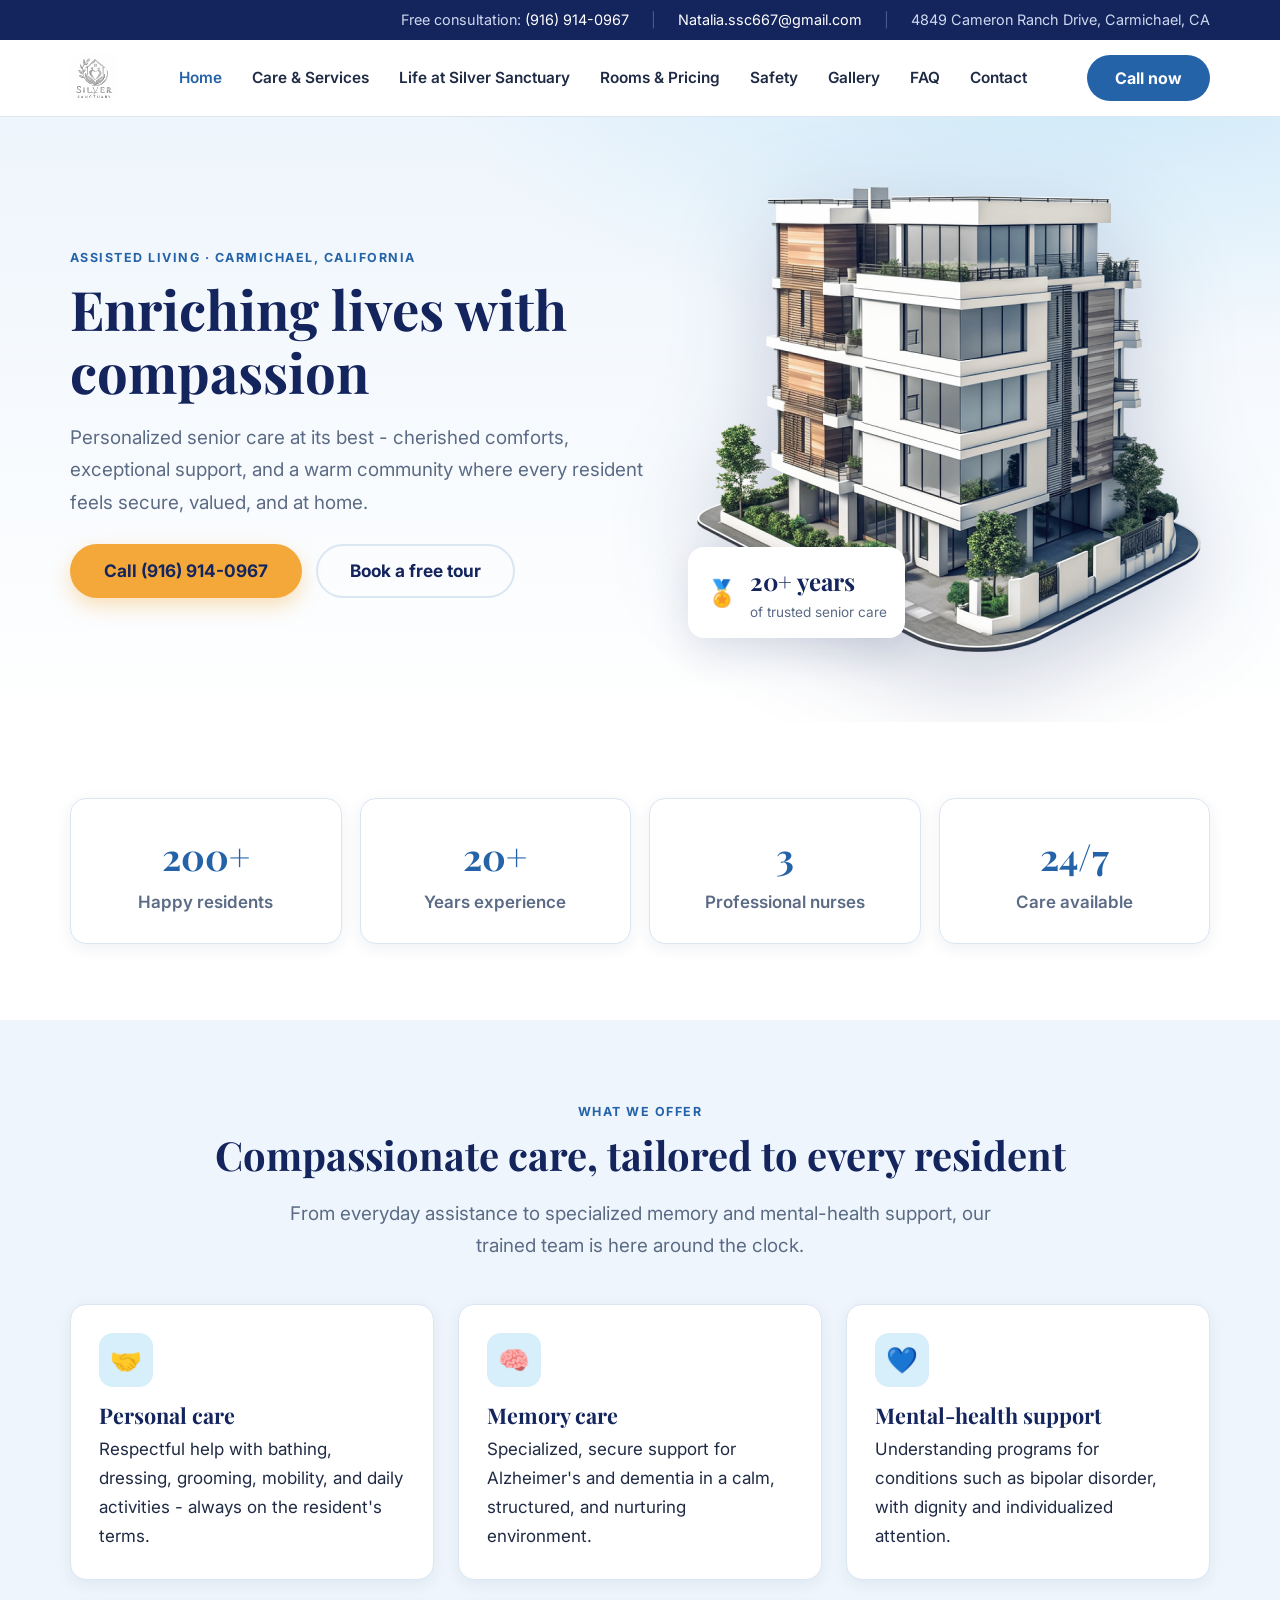
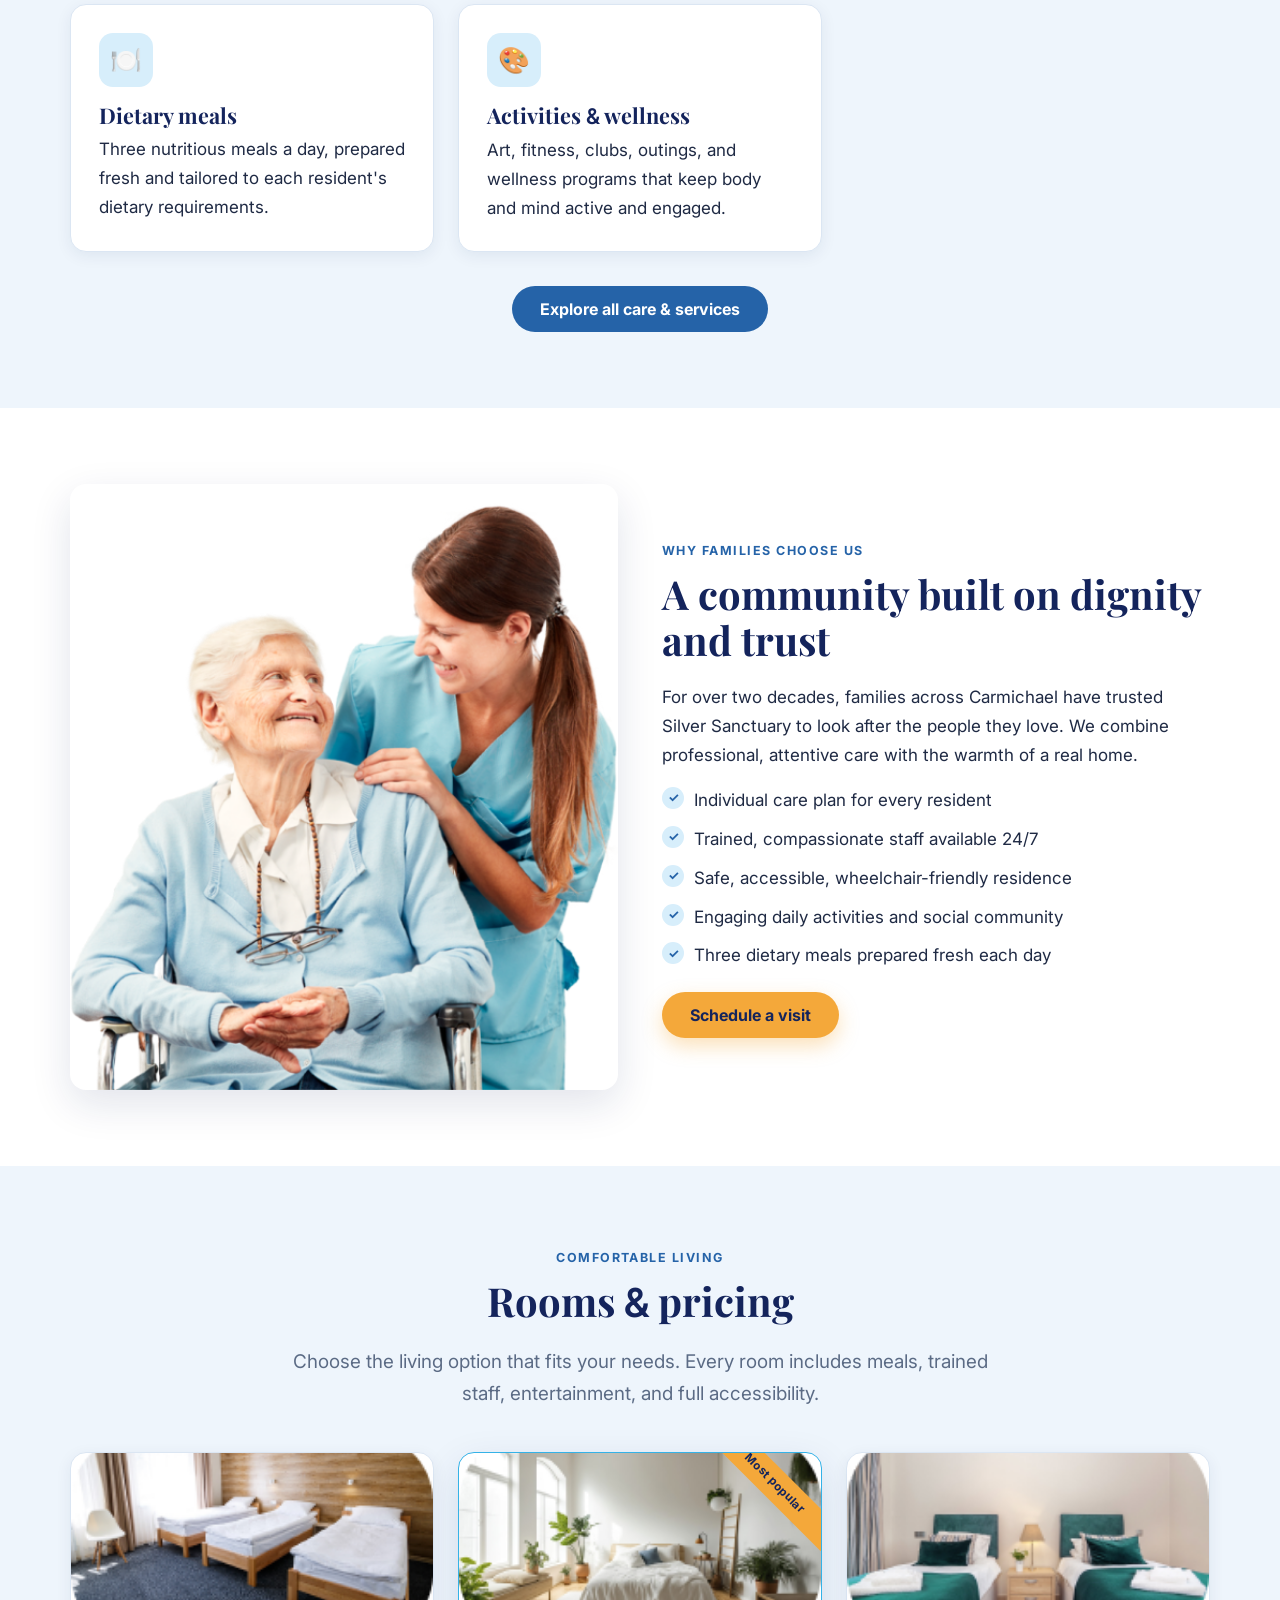
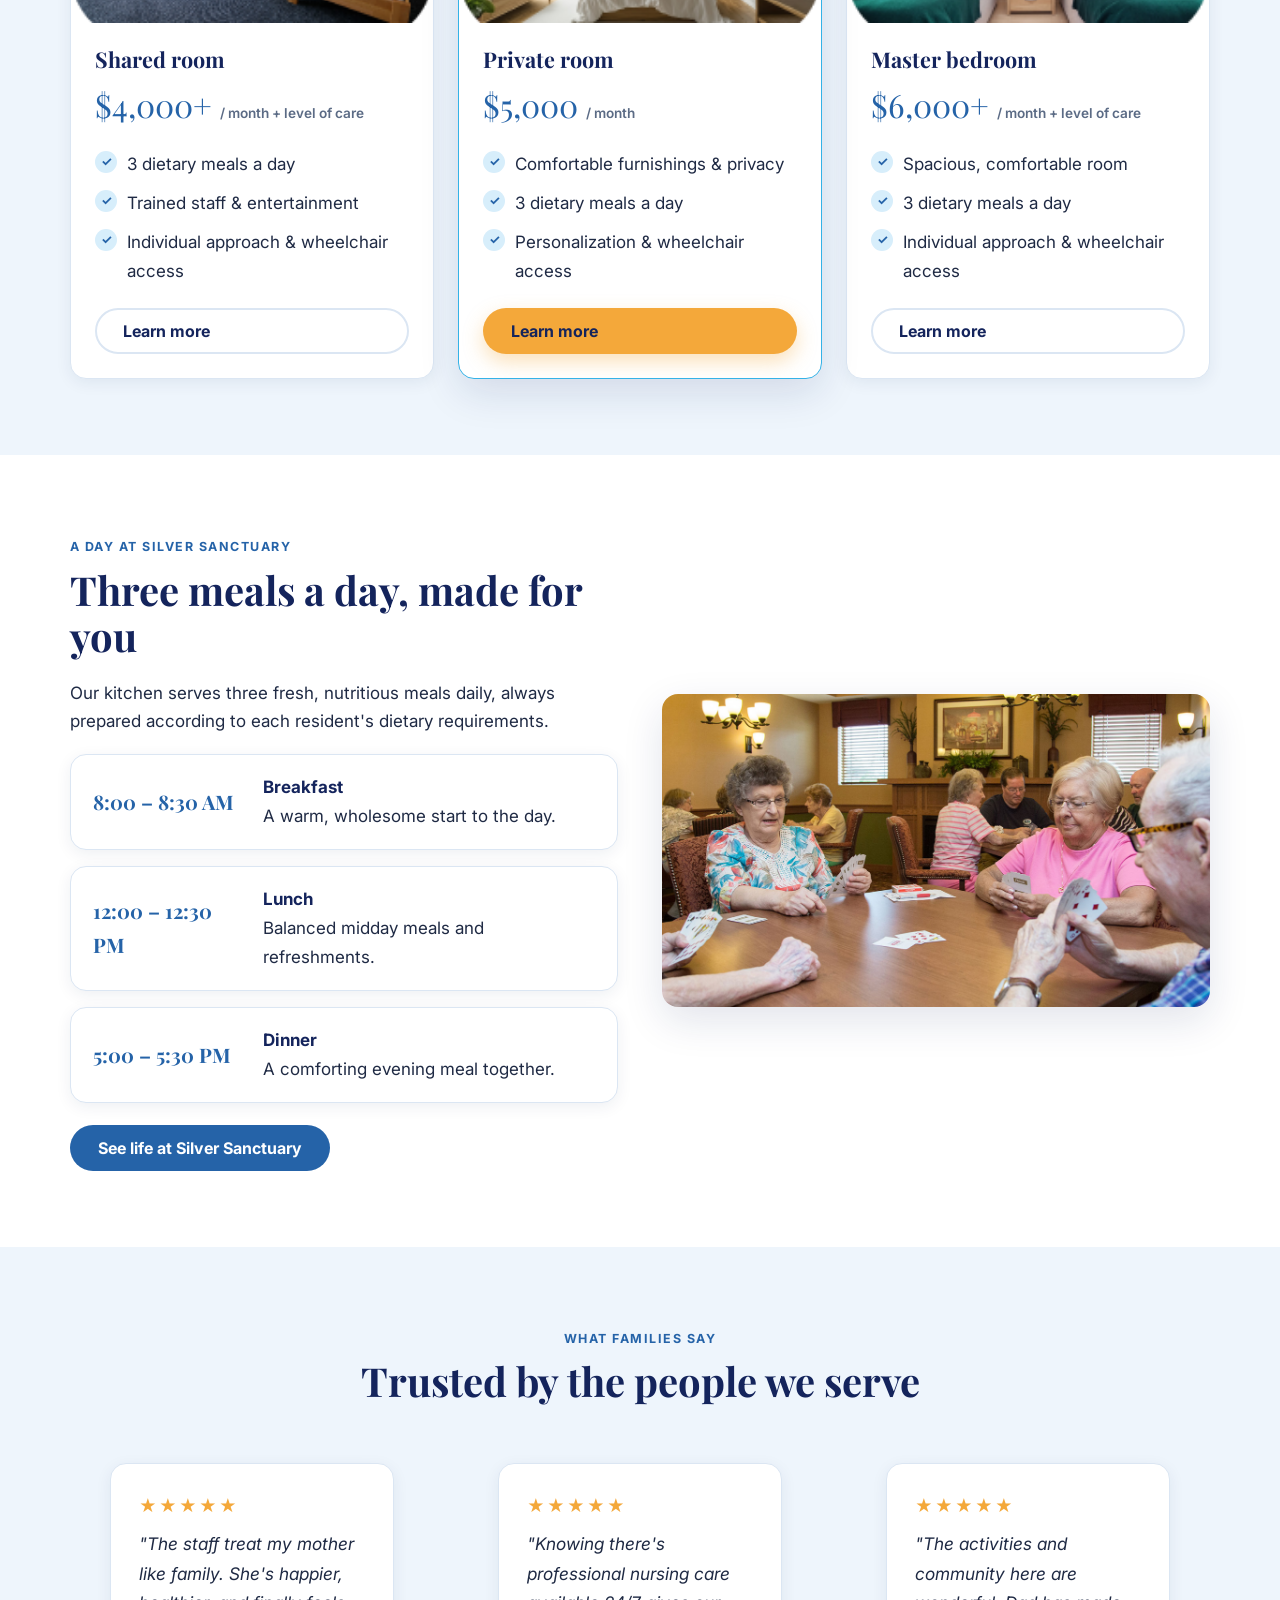
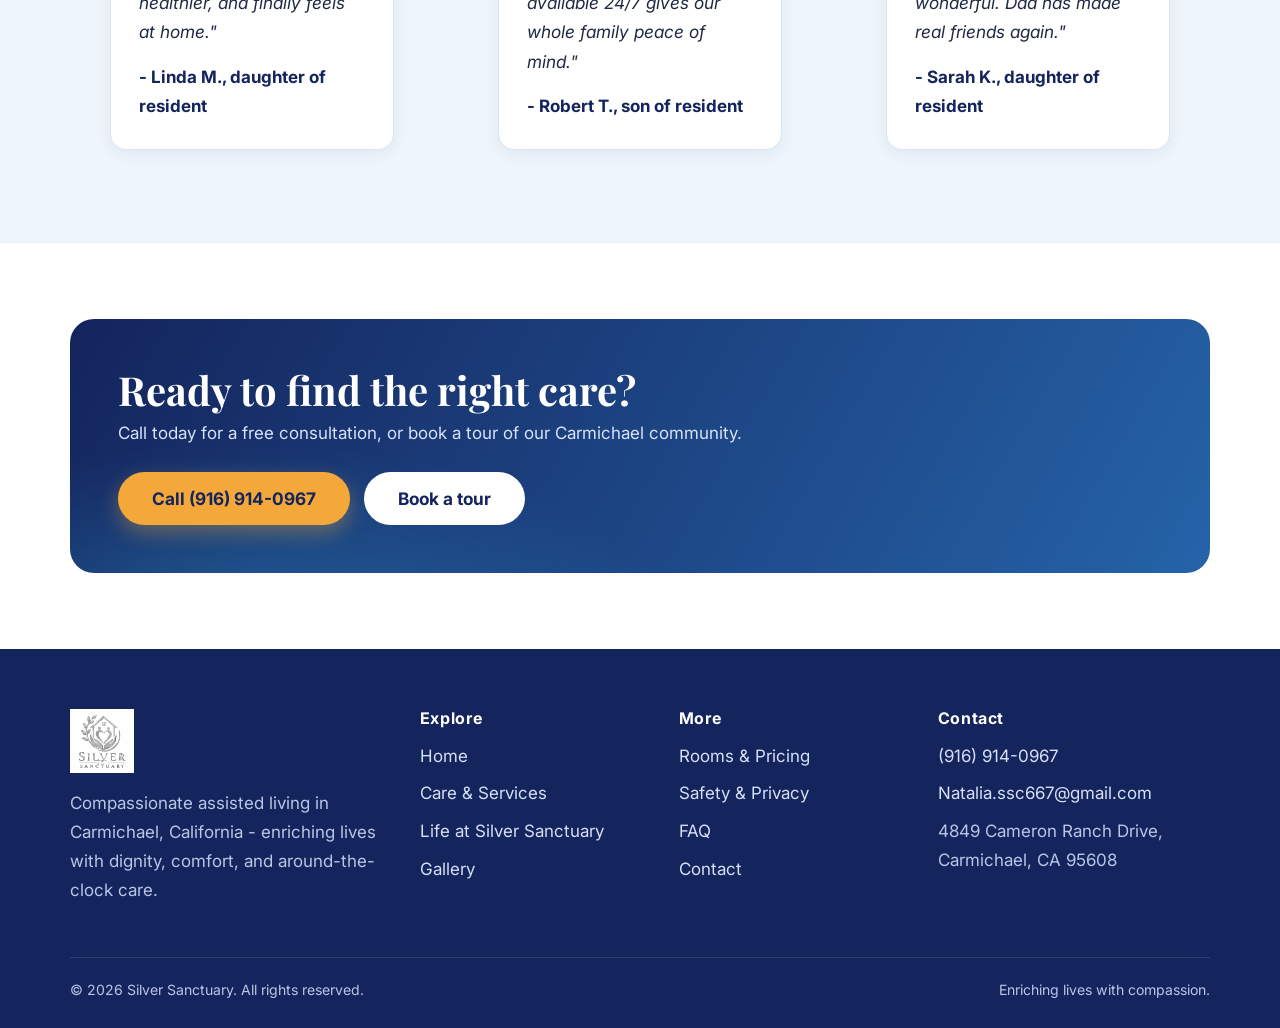
==== commit 71df8980: "updated the logo and favicon with new website logo" ====
--- a/index.html
+++ b/index.html
@@ -5,7 +5,7 @@
   <meta name="viewport" content="width=device-width, initial-scale=1.0">
   <title>Silver Sanctuary - Assisted Living in Carmichael, CA</title>
   <meta name="description" content="Silver Sanctuary is a compassionate assisted living community in Carmichael, California offering personal care, 24-hour nursing, memory care, dietary meals, and engaging daily activities.">
-  <link rel="icon" href="assets/logo.svg" type="image/svg+xml">
+  <link rel="icon" href="assets/logo.svg?v=2" type="image/svg+xml">
   <link rel="preconnect" href="https://fonts.googleapis.com">
   <link rel="preconnect" href="https://fonts.gstatic.com" crossorigin>
   <link href="https://fonts.googleapis.com/css2?family=Inter:wght@400;600;700&family=Playfair+Display:wght@600;700&display=swap" rel="stylesheet">
@@ -48,7 +48,7 @@
   <header class="header">
     <div class="container">
       <a class="brand" href="index.html" aria-label="Silver Sanctuary - home">
-        <span class="brand__logo"><img src="assets/logo.svg" alt="Silver Sanctuary" width="109" height="35"></span>
+        <span class="brand__logo"><img src="assets/logo.svg?v=2" alt="Silver Sanctuary" width="40" height="40"></span>
       </a>
       <nav class="nav" id="primary-nav" aria-label="Primary">
         <a href="index.html" aria-current="page">Home</a>
@@ -290,7 +290,7 @@
     <div class="container">
       <div class="footer__grid">
         <div class="footer__brand">
-          <img src="assets/logo.svg" alt="Silver Sanctuary" width="130" height="42" style="margin-bottom:16px;">
+          <img src="assets/logo.svg?v=2" alt="Silver Sanctuary" width="64" height="64" style="margin-bottom:16px;">
           <p>Compassionate assisted living in Carmichael, California - enriching lives with dignity, comfort, and around-the-clock care.</p>
         </div>
         <div>
--- a/css/styles.css
+++ b/css/styles.css
@@ -150,8 +150,8 @@
   gap: 16px; padding-top: 14px; padding-bottom: 14px;
 }
 .brand { display: flex; align-items: center; gap: 12px; }
-.brand__logo { background: var(--navy); padding: 8px 12px; border-radius: 10px; }
-.brand__logo svg, .brand__logo img { height: 26px; width: auto; display: block; }
+.brand__logo { display: flex; }
+.brand__logo svg, .brand__logo img { height: 48px; width: auto; display: block; border-radius: 8px; }
 .brand__name { font-family: var(--font-head); font-weight: 700; color: var(--navy); font-size: 1.25rem; line-height: 1; }
 .brand__name span { display: block; font-family: var(--font-body); font-size: .62rem; letter-spacing: .22em; color: var(--blue); font-weight: 700; margin-top: 3px; }
 
